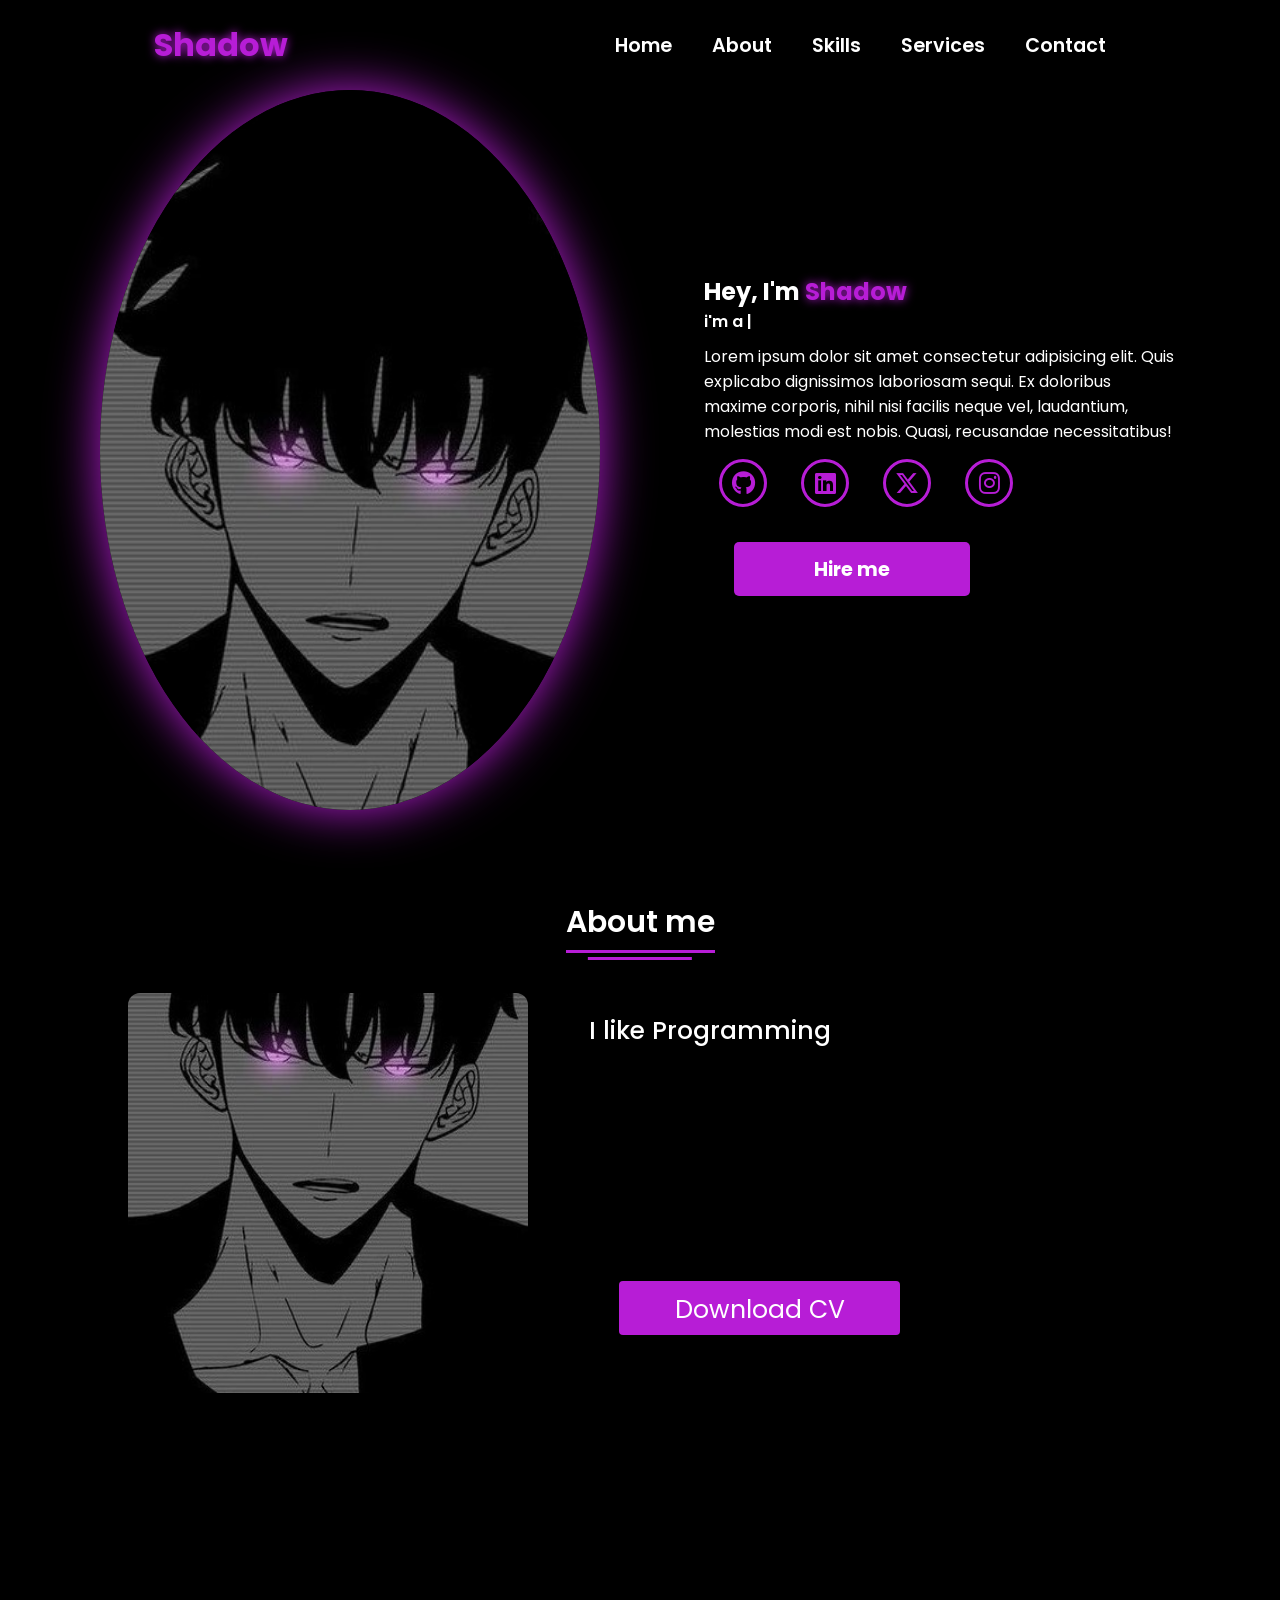
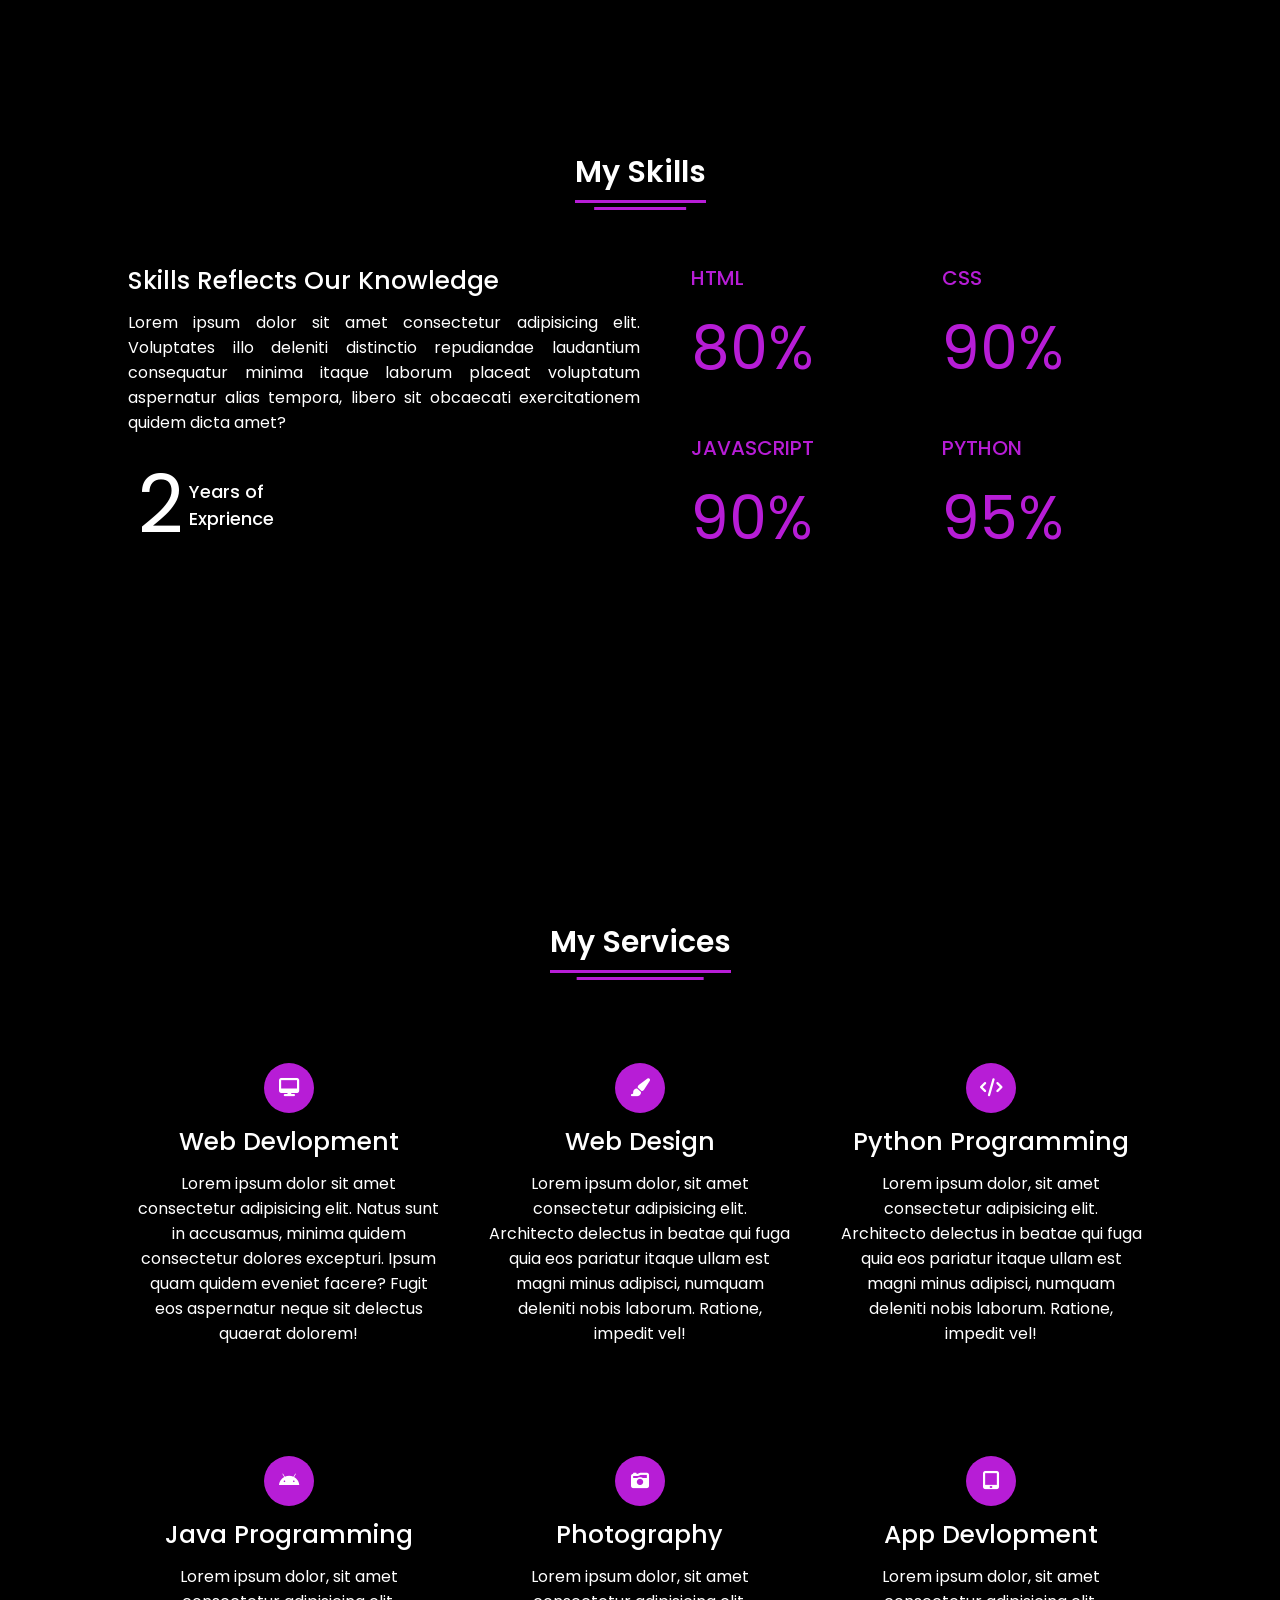
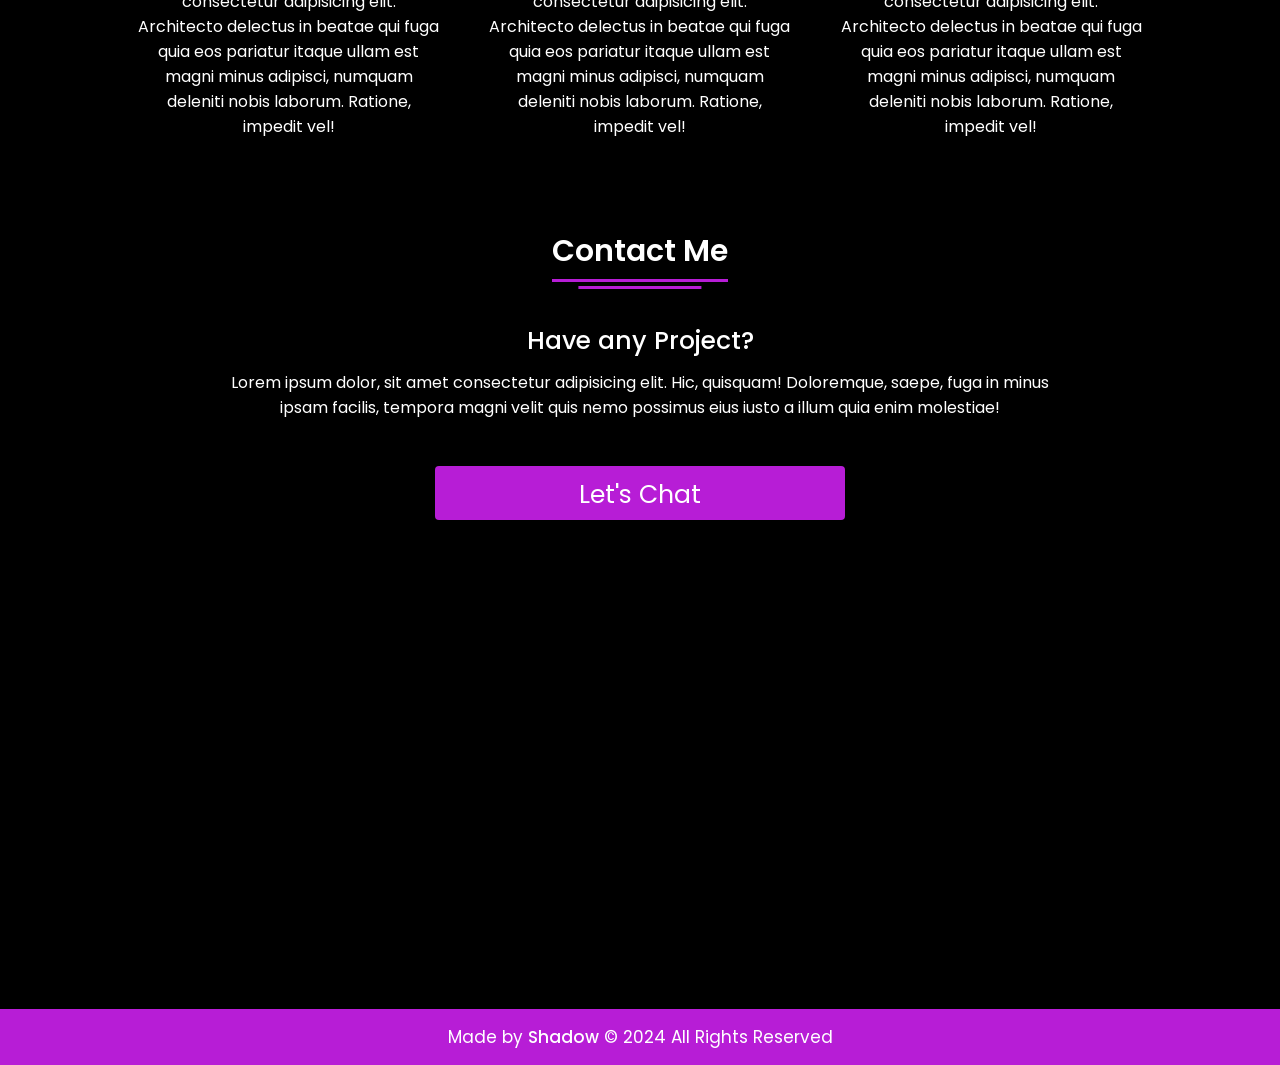
==== index.html @ 9483844e "Add files via upload" ====
<!DOCTYPE html>
<html lang="en">
  <head>
    <meta charset="UTF-8" />
    <meta name="viewport" content="width=device-width, initial-scale=1.0" />
    <link
      rel="stylesheet"
      href="https://cdnjs.cloudflare.com/ajax/libs/font-awesome/6.5.2/css/all.min.css"
    />
    <link rel="stylesheet" href="style.css" />
    <link rel="stylesheet" href="https://unpkg.com/aos@next/dist/aos.css" />
    <title>Portfolio Website</title>
  </head>
  <body>
    <nav>
      <div class="nav-container">
        <div class="logo" data-aos="zoom-in" data-aos-duration="1500">
          <span>Shadow</span>
        </div>
        <div class="links">
          <div
            class="link"
            data-aos="zoom-in"
            data-aos-duration="1500"
            data-aos-delay="100"
          >
            <a href="#">Home</a>
          </div>
          <div
            class="link"
            data-aos="zoom-in"
            data-aos-duration="1500"
            data-aos-delay="200"
          >
            <a href="#">About</a>
          </div>
          <div
            class="link"
            data-aos="zoom-in"
            data-aos-duration="1500"
            data-aos-delay="300"
          >
            <a href="#">Skills</a>
          </div>
          <div
            class="link"
            data-aos="zoom-in"
            data-aos-duration="1500"
            data-aos-delay="400"
          >
            <a href="#">Services</a>
          </div>
          <div
            class="link"
            data-aos="zoom-in"
            data-aos-duration="1500"
            data-aos-delay="500"
          >
            <a href="#">Contact</a>
          </div>
        </div>
        <i class="fa-solid fa-bars hamburg" onclick="hamburg()"></i>
      </div>
      <div class="dropdown">
        <div class="links">
          <a href="#">Home</a>
          <a href="#">About</a>
          <a href="#">Skills</a>
          <a href="#">Services</a>
          <a href="#">Contact</a>
          <i class="fa-solid fa-xmark cancel" onclick="cancel()"></i>
        </div>
      </div>
    </nav>
    <section>
      <div class="main-container">
        <div
          class="image"
          data-aos="zoom-out"
          data-aos-duration="1500"
          data-aos-delay="600"
        >
          <img src="./assets/Sung-Jin-Woo.jpeg" alt="" />
        </div>
        <div class="content">
          <h1
            data-aos="fade-left"
            data-aos-duration="1500"
            data-aos-delay="700"
          >
            Hey, I'm
            <span>Shadow</span>
          </h1>
          <div
            class="typewriter"
            data-aos="fade-right"
            data-aos-duration="1500"
            data-aos-delay="900"
          >
            i'm a
            <span class="typewriter-text"></span>
            <label for="">|</label>
          </div>
          <p
            data-aos="flip-down"
            data-aos-duration="1500"
            data-aos-delay="1100"
          >
            Lorem ipsum dolor sit amet consectetur adipisicing elit. Quis
            explicabo dignissimos laboriosam sequi. Ex doloribus maxime
            corporis, nihil nisi facilis neque vel, laudantium, molestias modi
            est nobis. Quasi, recusandae necessitatibus!
          </p>
          <div class="social-links">
            <a
              href="#"
              data-aos="fade-up"
              data-aos-duration="1500"
              data-aos-delay="1300"
              ><i class="fa-brands fa-github"></i
            ></a>
            <a
              href="#"
              data-aos="fade-up"
              data-aos-duration="1500"
              data-aos-delay="1400"
              ><i class="fa-brands fa-linkedin"></i
            ></a>
            <a
              href="#"
              data-aos="fade-up"
              data-aos-duration="1500"
              data-aos-delay="1500"
            >
              <i class="fa-brands fa-x-twitter"></i
            ></a>
            <a
              href="#"
              data-aos="fade-up"
              data-aos-duration="1500"
              data-aos-delay="1600"
              ><i class="fa-brands fa-instagram"></i
            ></a>
          </div>
          <div
            class="btn"
            data-aos="zoom-in"
            data-aos-duration="1500"
            data-aos-delay="1800"
          >
            <button>Hire me</button>
          </div>
        </div>
      </div>
    </section>

    <section class="about" id="about">
      <div class="content">
        <div class="title" data-aos="fade-up" data-aos-duration="1500">
          <span>About me</span>
        </div>
        <div class="about-details">
          <div
            class="left"
            data-aos="fade-right"
            data-aos-duration="1500"
            data-aos-delay="200"
          >
            <img src="./assets/Sung-Jin-Woo.jpeg" alt="" />
          </div>
          <div class="right">
            <div
              class="topic"
              data-aos="fade-left"
              data-aos-duration="1500"
              data-aos-delay="200"
            >
              I like Programming
            </div>
            <p
              data-aos="flip-down"
              data-aos-duration="1500"
              data-aos-delay="300"
            >
              Lorem, ipsum dolor sit amet consectetur adipisicing elit. Fugiat
              placeat enim non suscipit eveniet odit nam quam dolorem, corrupti
              nulla voluptate est ratione ut assumenda veniam provident sunt
              alias quisquam. Lorem ipsum dolor sit amet, consectetur
              adipisicing elit. Temporibus recusandae dolorum expedita sequi
              quos molestias quam vero dolorem. Sed illum cum dolor, magni
              ratione voluptatibus. Quas tempore sunt laudantium a.
            </p>
            <div
              class="button"
              data-aos="zoom-in-right"
              data-aos-duration="1500"
              data-aos-delay="400"
            >
              <button>Download CV</button>
            </div>
          </div>
        </div>
      </div>
    </section>

    <section class="skills" id="skills">
      <div class="content">
        <div class="title" data-aos="fade-up" data-aos-duration="1200">
          <span>My Skills</span>
        </div>
        <div class="skills-details">
          <div class="text">
            <div
              class="topic"
              data-aos="fade-right"
              data-aos-duration="1200"
              data-aos-delay="200"
            >
              Skills Reflects Our Knowledge
            </div>
            <p
              data-aos="fade-right"
              data-aos-duration="1200"
              data-aos-delay="400"
            >
              Lorem ipsum dolor sit amet consectetur adipisicing elit.
              Voluptates illo deleniti distinctio repudiandae laudantium
              consequatur minima itaque laborum placeat voluptatum aspernatur
              alias tempora, libero sit obcaecati exercitationem quidem dicta
              amet?
            </p>
            <div
              class="experience"
              data-aos="fade-up"
              data-aos-duration="1200"
              data-aos-delay="600"
            >
              <div class="num">2</div>
              <div class="exp">
                Years of <br />
                Exprience
              </div>
            </div>
          </div>
          <div class="boxes">
            <div class="box">
              <div
                class="topic"
                data-aos="fade-right"
                data-aos-duration="1200"
                data-aos-delay="150"
              >
                HTML
              </div>
              <div
                class="per"
                data-aos="zoom-in"
                data-aos-duration="1200"
                data-aos-delay="300"
              >
                80%
              </div>
            </div>
            <div class="box">
              <div
                class="topic"
                data-aos="fade-left"
                data-aos-duration="1200"
                data-aos-delay="150"
              >
                CSS
              </div>
              <div
                class="per"
                data-aos="zoom-in"
                data-aos-duration="1200"
                data-aos-delay="300"
              >
                90%
              </div>
            </div>
            <div class="box">
              <div
                class="topic"
                data-aos="fade-right"
                data-aos-duration="1200"
                data-aos-delay="450"
              >
                JAVASCRIPT
              </div>
              <div
                class="per"
                data-aos="zoom-in"
                data-aos-duration="1200"
                data-aos-delay="600"
              >
                90%
              </div>
            </div>
            <div class="box">
              <div
                class="topic"
                data-aos="fade-left"
                data-aos-duration="1200"
                data-aos-delay="450"
              >
                PYTHON
              </div>
              <div
                class="per"
                data-aos="zoom-in"
                data-aos-duration="1200"
                data-aos-delay="600"
              >
                95%
              </div>
            </div>
          </div>
        </div>
      </div>
    </section>

    <section class="services" id="services">
      <div class="content">
        <div class="title" data-aos="fade-up" data-aos-duration="1200">
          <span>My Services</span>
        </div>
        <div class="boxes">
          <div
            class="box"
            data-aos="fade-up"
            data-aos-duration="1200"
            data-aos-delay="200"
          >
            <div class="icon">
              <i class="fas fa-desktop"></i>
            </div>
            <div class="topic">Web Devlopment</div>
            <p>
              Lorem ipsum dolor sit amet consectetur adipisicing elit. Natus
              sunt in accusamus, minima quidem consectetur dolores excepturi.
              Ipsum quam quidem eveniet facere? Fugit eos aspernatur neque sit
              delectus quaerat dolorem!
            </p>
          </div>
          <div
            class="box"
            data-aos="fade-up"
            data-aos-duration="1500"
            data-aos-delay="400"
          >
            <div class="icon">
              <i class="fas fa-paintbrush"></i>
            </div>
            <div class="topic">Web Design</div>
            <p>
              Lorem ipsum dolor, sit amet consectetur adipisicing elit.
              Architecto delectus in beatae qui fuga quia eos pariatur itaque
              ullam est magni minus adipisci, numquam deleniti nobis laborum.
              Ratione, impedit vel!
            </p>
          </div>
          <div
            class="box"
            data-aos="fade-up"
            data-aos-duration="1500"
            data-aos-delay="300"
          >
            <div class="icon">
              <i class="fa fa-code"></i>
            </div>
            <div class="topic">Python Programming</div>
            <p>
              Lorem ipsum dolor, sit amet consectetur adipisicing elit.
              Architecto delectus in beatae qui fuga quia eos pariatur itaque
              ullam est magni minus adipisci, numquam deleniti nobis laborum.
              Ratione, impedit vel!
            </p>
          </div>
          <div
            class="box"
            data-aos="fade-up"
            data-aos-duration="1500"
            data-aos-delay="600"
          >
            <div class="icon">
              <i class="fab fa-android"></i>
            </div>
            <div class="topic">Java Programming</div>
            <p>
              Lorem ipsum dolor, sit amet consectetur adipisicing elit.
              Architecto delectus in beatae qui fuga quia eos pariatur itaque
              ullam est magni minus adipisci, numquam deleniti nobis laborum.
              Ratione, impedit vel!
            </p>
          </div>
          <div
            class="box"
            data-aos="fade-up"
            data-aos-duration="1500"
            data-aos-delay="800"
          >
            <div class="icon">
              <i class="fas fa-camera-retro"></i>
            </div>
            <div class="topic">Photography</div>
            <p>
              Lorem ipsum dolor, sit amet consectetur adipisicing elit.
              Architecto delectus in beatae qui fuga quia eos pariatur itaque
              ullam est magni minus adipisci, numquam deleniti nobis laborum.
              Ratione, impedit vel!
            </p>
          </div>
          <div
            class="box"
            data-aos="fade-up"
            data-aos-duration="1500"
            data-aos-delay="1000"
          >
            <div class="icon">
              <i class="fas fa-tablet-alt"></i>
            </div>
            <div class="topic">App Devlopment</div>
            <p>
              Lorem ipsum dolor, sit amet consectetur adipisicing elit.
              Architecto delectus in beatae qui fuga quia eos pariatur itaque
              ullam est magni minus adipisci, numquam deleniti nobis laborum.
              Ratione, impedit vel!
            </p>
          </div>
        </div>
      </div>
    </section>

    <section class="contact" id="contact">
      <div class="content">
        <div class="title" data-aos="fade-up" data-aos-duration="1500">
          <span>Contact Me</span>
        </div>
        <div class="text">
          <div
            class="topic"
            data-aos="fade-right"
            data-aos-duration="1500"
            data-aos-delay="200"
          >
            Have any Project?
          </div>
          <p>
            Lorem ipsum dolor, sit amet consectetur adipisicing elit. Hic,
            quisquam! Doloremque, saepe, fuga in minus ipsam facilis, tempora
            magni velit quis nemo possimus eius iusto a illum quia enim
            molestiae!
          </p>
          <div
            class="button"
            data-aos="zoom-in"
            data-aos-duration="1500"
            data-aos-delay="400"
          >
            <button>Let's Chat</button>
          </div>
        </div>
      </div>
    </section>

    <footer>
      <div class="text">
        <span
          >Made by
          <a href="#">Shadow</a>
          &#169; 2024 All Rights Reserved
        </span>
      </div>
    </footer>
    <script src="https://unpkg.com/aos@next/dist/aos.js"></script>
    <script>
      AOS.init({ offset: 0 });
    </script>
    <script src="script.js"></script>
  </body>
</html>
---- style.css ----
@import url("https://fonts.googleapis.com/css2?family=Poppins:wght@100;200;300;400;500;600&display=swap%27);");

* {
  margin: 0;
  padding: 0;
  box-sizing: border-box;
  text-decoration: none;
  scroll-behavior: smooth;
  font-family: "Poppins", sans-serif;
}

body {
  width: 100%;
  height: auto;
  background-color: black;
  overflow-x: hidden;
}

::-webkit-scrollbar {
  width: 10px;
}

::-webkit-scrollbar-track {
  background-color: #f1f1f1;
}

::-webkit-scrollbar-thumb {
  background-color: #b71dd6;
  border-radius: 12px;
  transition: all 0.3s ease;
}

::-webkit-scrollbar-thumb:hover {
  background-color: #b71dd6;
}

nav {
  width: 100%;
  height: 10vh;
}

.nav-container {
  width: 100%;
  height: 100%;
  display: flex;
  justify-content: space-around;
  align-items: center;
}

.logo {
  color: white;
  font-size: 2rem;
  font-weight: bold;
}

.logo span {
  color: #b71dd6;
  text-shadow: 0 0 10px #b71dd6;
}

.hamburg,
.cancel {
  cursor: pointer;
  position: absolute;
  right: 15px;
  top: 10px;
  color: white;
  opacity: 0;
  pointer-events: none;
  font-size: lamp(2.5rem, 0.5rem + 5vw, 3rem);
}

.nav-container .links {
  display: flex;
}

.nav-container .links a {
  position: relative;
  font-size: 1.2rem;
  color: white;
  margin: 0 20px;
  text-decoration: none;
  font-weight: 550;
  transition: 0.3s linear;
}

.nav-container .links a::before {
  position: absolute;
  content: "";
  bottom: -3px;
  left: 0;
  width: 0%;
  height: 3px;
  background-color: #b71dd6;
  transition: o.2s linear;
}

.nav-container .links a:hover::before {
  width: 100%;
}

.nav-container .links a:hover {
  color: #b71dd6;
}

.dropdown {
  z-index: 100;
  position: absolute;
  top: 0;
  transform: translateY(-500px);
  width: 100%;
  height: auto;
  backdrop-filter: blur(4px) brightness(40%);
  box-shadow: 0 0 20 black;
  transition: 0.2s linear;
}

.dropdown .links a {
  display: flex;
  color: white;
  text-decoration: none;
  justify-content: center;
  padding: 15px 0;
  align-items: center;
  transition: 0.2s linear;
}

.dropdown .links a:hover {
  background-color: #b71dd6;
}

section {
  width: 100%;
  min-height: 90vh;
}

section .main-container {
  display: flex;
  justify-content: space-between;
  padding-left: 100px;
  align-items: center;
}

.main-container .image {
  width: 500px;
  height: 80vh;
  border-radius: 50%;
  overflow: hidden;
  box-shadow: 0 0 50px #b71dd6;
}

.main-container .image img {
  width: 100%;
}

.main-container .image:hover {
  animation: animate 1.5s ease-in-out infinite;
}

@keyframes animater {
  0% {
    scale: 1;
  }
  50% {
    scale: 1.05;
  }
  100% {
    scale: 1;
  }
}

.main-container .content {
  color: white;
  width: 40%;
}

.main-container h1 {
  font-size: clamp(1rem, 1rem + 5vm, 1.8rem);
}

.content h1 span {
  color: #b71dd6;
  text-shadow: 0 0 10px #b71dd6;
}

.content .typewriter {
  font-size: clamp(1rem, 1rem + 5vm, 2.5rem);
  font-weight: 600;
}

.content .typewriter-text {
  color: #b71dd6;
  text-shadow: 0 0 10px #b71dd6;
}

.content p {
  font-size: clamp(0.4rem, 0.2rem + 9vm, 1rem);
  margin: 10px 0;
}

.social-links i {
  display: inline-flex;
  justify-content: center;
  align-items: center;
  width: 3rem;
  height: 3rem;
  background-color: transparent;
  border: 0.2rem solid #b71dd6;
  border-radius: 50%;
  color: #b71dd6;
  margin: 5px 15px;
  font-size: 1.5rem;
  transition: 0.2s linear;
}

.social-links i:hover {
  scale: 1.3;
  color: black;
  background-color: #b71dd6;
  filter: drop-shadow(0 0 10px #b71dd6);
}

.content button {
  width: 50%;
  height: 6vh;
  margin: 30px;
  background-color: #b71dd6;
  color: white;
  border: none;
  outline: none;
  font-size: 120%;
  font-weight: 700;
  border-radius: 5px;
  transition: 0.2s linear;
}

.content button:hover {
  scale: 1.1;
  color: #b71dd6;
  border: 2px solid #b71dd6;
  background-color: transparent;
  font-weight: 700;
  box-shadow: 0 0 40px #b71dd6;
}

section .content {
  width: 80%;
  margin: 0% auto;
  font-family: "Poppins", "sans-serif";
}

.about .about-details {
  display: flex;
  justify-content: space-between;
  align-items: center;
}

section .title {
  display: flex;
  justify-content: center;
  margin-bottom: 40px;
}

section .title span {
  color: white;
  font-size: 30px;
  font-weight: 600;
  position: relative;
  padding-bottom: 8px;
}

section .title span::before,
section .title span::after {
  content: "";
  position: absolute;
  height: 3px;
  width: 100%;
  background-color: #b71dd6;
  left: 0;
  bottom: 0;
}

section .title span::after {
  bottom: -7px;
  width: 70%;
  left: 50%;
  transform: translateX(-50%);
}

.about .about-details .left {
  width: 45%;
}

.about .left img {
  height: 400px;
  width: 400px;
  object-fit: cover;
  border-radius: 12px;
}

.about-details .right {
  width: 55%;
}

section .topic {
  color: white;
  font-size: 25px;
  font-weight: 500;
  margin-bottom: 10px;
}

.about-details .right p {
  text-align: justify;
  color: white;
}

section .button {
  margin: 16px 0;
}

section .button button {
  outline: none;
  padding: 8px 16px;
  border-radius: 4px;
  font-size: 25px;
  font-weight: 400;
  background: #b71dd6;
  color: #fff;
  border: 2px solid transparent;
  cursor: pointer;
  transition: all 0.4s ease;
}

section .button button:hover {
  border-color: #b71dd6;
  background-color: #fff;
  color: #b71dd6;
}

.skills {
  background: black;
}

.skills .content {
  padding: 40px 0;
}

.skills .skills-details {
  display: flex;
  justify-content: space-between;
  align-items: center;
}

.skills-details .text {
  width: 50%;
}

.skills-details p {
  color: white;
  text-align: justify;
}

.skills .skills-details .experience {
  display: flex;
  align-items: center;
  margin: 0 10px;
}

.skills-details .experience .num {
  color: white;
  font-size: 80px;
}
.skills-details .experience .exp {
  color: white;
  margin-left: 20px;
  font-size: 18px;
  font-weight: 500;
  margin: 0 6px;
}

.skills-details .boxes {
  width: 45%;
  display: flex;
  flex-wrap: wrap;
  justify-content: space-between;
}

.skills-details .box {
  width: calc(100% / 2 - 20px);
  margin: 20px 0;
}

.skills-details .boxes .topic {
  font-size: 20px;
  color: #b71dd6;
}

.skills-details .boxes .per {
  font-size: 60px;
  color: #b71dd6;
}

.services .boxes {
  display: flex;
  flex-wrap: wrap;
  justify-content: space-between;
}

.services .boxes .box {
  margin: 20px 0;
  width: calc(100% / 3 - 20px);
  text-align: center;
  border-radius: 12px;
  padding: 30px 10px;
  box-shadow: 0 5px 10px rgba(0, 0, 0, 0.12);
  cursor: default;
  color: white;
  transition: all 0.4 ease;
}

.services .boxes .box:hover {
  background: #b71dd6;
  color: #fff;
}

.services .boxes .icon {
  height: 50px;
  width: 50px;
  background: #b71dd6;
  border-radius: 50%;
  text-align: center;
  line-height: 50px;
  font-size: 18px;
  color: #fff;
  margin: 0 auto 10px auto;
  transition: all 0.4 ease;
}

.boxes .box:hover .icon {
  background-color: #fff;
  color: #b71dd6;
}

.services .boxes .box:hover .topic,
.services .boxes .box:hover p {
  color: white;
  transition: all 0.4 ease;
}

.services .boxes .box:hover .topic,
.services .boxes .box:hover p {
  color: #fff;
}

.content {
  background: black;
}

.contact .content {
  margin: 0 auto;
  padding: 30px 0;
}

.contact .text {
  color: white;
  width: 80%;
  text-align: center;
  margin: auto;
}

footer {
  background: #b71dd6;
  padding: 15px 0;
  text-align: center;
  font-family: "Poppins", "sans-serif";
}

footer .text span {
  font-size: 17px;
  font-weight: 400;
  color: #fff;
}

footer .text span a {
  font-weight: 500;
  color: #fff;
}

footer .text span a:hover {
  text-decoration: underline;
}

.scroll-button a {
  position: fixed;
  bottom: 20px;
  right: 20px;
  color: #fff;
  background: #b71dd6;
  padding: 7px 12px;
  font-size: 18px;
  border-radius: 6px;
  box-shadow: rgba(0, 0, 0, 0.15);
  display: none;
}

@media (max-width: 1000px) {
  .about .about-details {
    justify-content: center;
    flex-direction: column;
  }
  .about .about-details .left {
    display: flex;
    justify-content: center;
    width: 100%;
  }
  .about-details .right {
    width: 90%;
    margin: 40px 0;
  }
  .services .boxes .box {
    margin: 20px 0;
    width: calc(100% / 2- 20px);
  }
}

@media (max-width: 900px) {
  .about .left img {
    height: 350px;
    width: 350px;
  }
}

@media (max-width: 968px) {
  nav .logo {
    position: absolute;
    top: 16px;
    left: 15px;
    font-size: 1.5rem;
  }
  section .main-container {
    padding-left: 0px;
    display: flex;
    flex-direction: column;
  }
  .nav-container .links {
    display: none;
  }
  .hamburg,
  .cancel {
    opacity: 1;
    pointer-events: visible;
  }
  .main-container .content {
    margin-top: 20px;
    width: 80%;
  }
  .social-links i {
    width: 2.5rem;
    height: 2.5rem;
    font-size: 1.5rem;
  }
  .main-container .image {
    z-index: -1;
    width: 50%;
    height: 60%;
  }
  .skills .skills-details {
    align-items: center;
    justify-content: center;
    flex-direction: column;
  }
  .skills-details .text {
    width: 100%;
    margin-bottom: 50px;
  }
  .skills-details .boxes {
    justify-content: center;
    align-items: center;
    width: 100%;
  }
  .services .boxes .box {
    margin: 20px 0;
    width: 100%;
  }
  .contact .text {
    width: 100%;
  }
}

@media (max-width: 500px) {
  main-container .image {
    width: 50%;
    height: 60%;
    margin-bottom: 0px;
  }
  .main-container .content {
    width: 80%;
  }
  .main-container button {
    margin-top: 15px;
  }
  .skills-details .boxes .per {
    font-size: 50px;
    color: #b71dd6;
  }
}
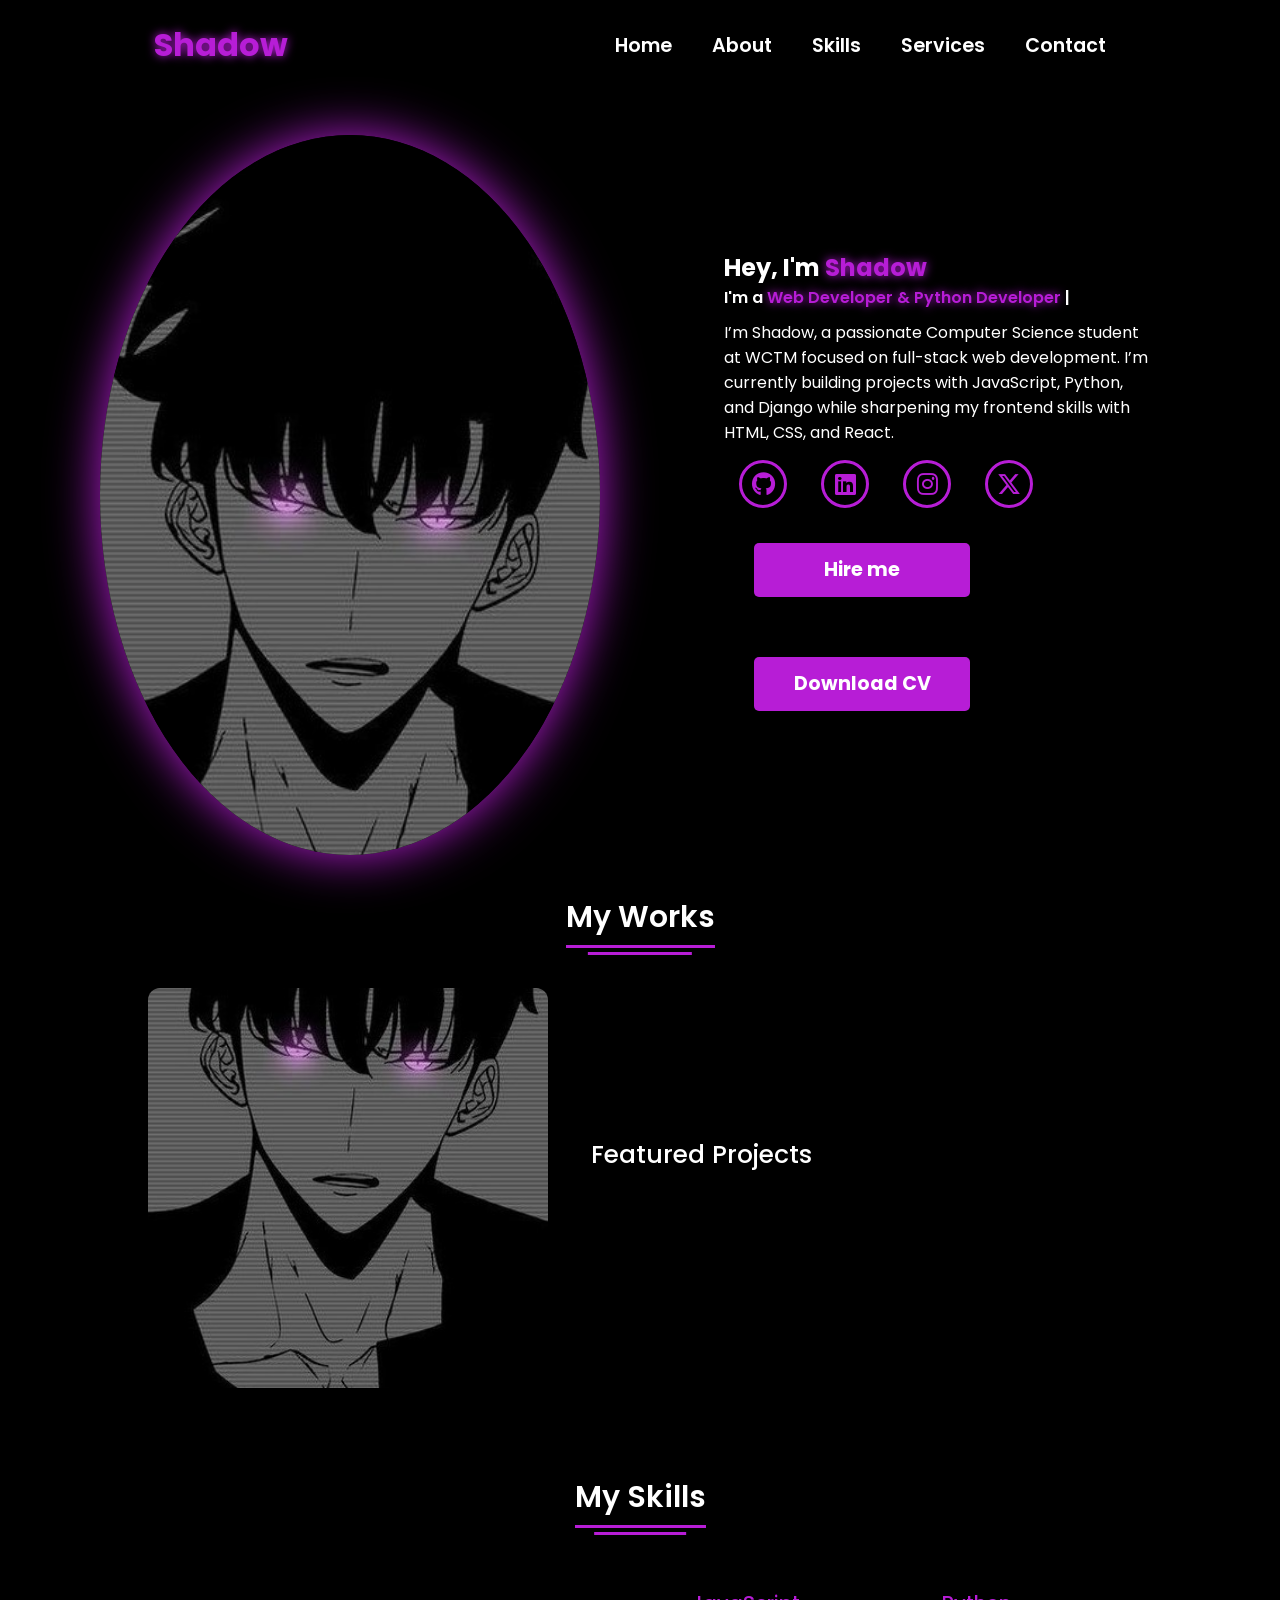
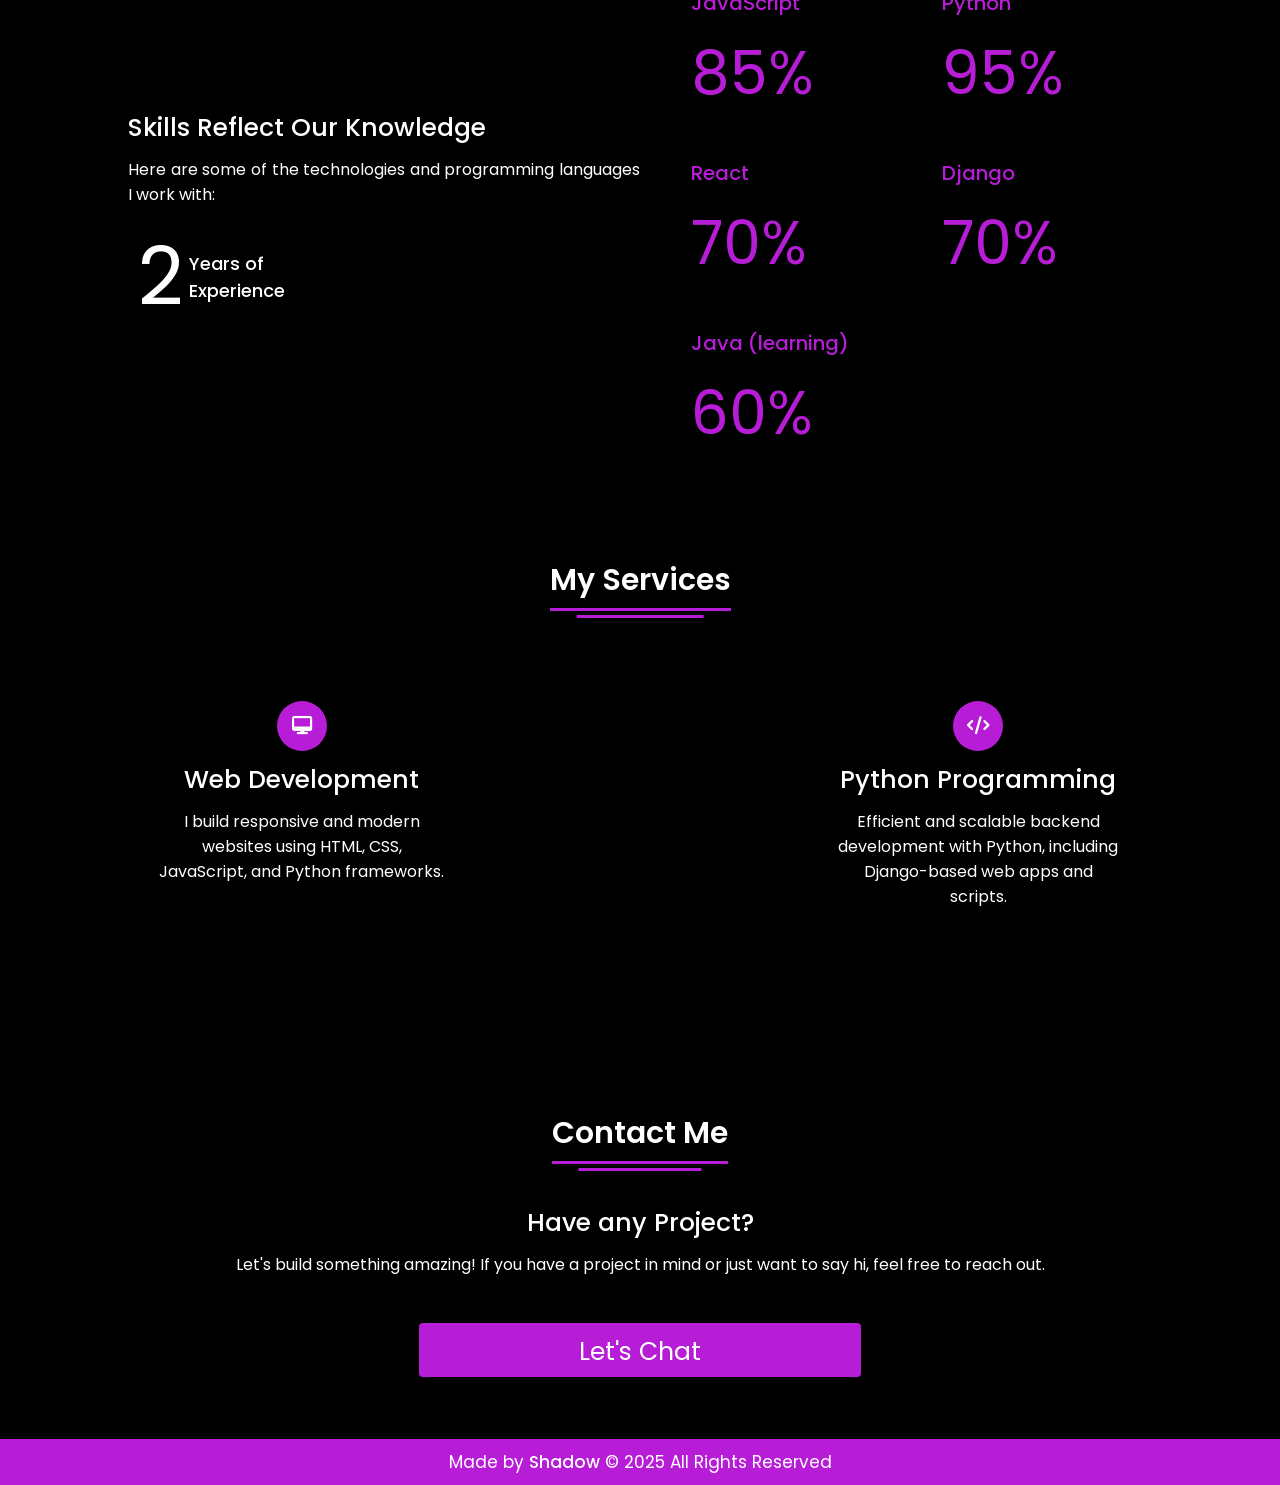
==== commit 13f8879f: "minor changes" ====
--- a/index.html
+++ b/index.html
@@ -1,482 +1,226 @@
-<!DOCTYPE html>
-<html lang="en">
-  <head>
-    <meta charset="UTF-8" />
-    <meta name="viewport" content="width=device-width, initial-scale=1.0" />
-    <link
-      rel="stylesheet"
-      href="https://cdnjs.cloudflare.com/ajax/libs/font-awesome/6.5.2/css/all.min.css"
-    />
-    <link rel="stylesheet" href="style.css" />
-    <link rel="stylesheet" href="https://unpkg.com/aos@next/dist/aos.css" />
-    <title>Portfolio Website</title>
-  </head>
-  <body>
-    <nav>
-      <div class="nav-container">
-        <div class="logo" data-aos="zoom-in" data-aos-duration="1500">
-          <span>Shadow</span>
-        </div>
-        <div class="links">
-          <div
-            class="link"
-            data-aos="zoom-in"
-            data-aos-duration="1500"
-            data-aos-delay="100"
-          >
-            <a href="#">Home</a>
-          </div>
-          <div
-            class="link"
-            data-aos="zoom-in"
-            data-aos-duration="1500"
-            data-aos-delay="200"
-          >
-            <a href="#">About</a>
-          </div>
-          <div
-            class="link"
-            data-aos="zoom-in"
-            data-aos-duration="1500"
-            data-aos-delay="300"
-          >
-            <a href="#">Skills</a>
-          </div>
-          <div
-            class="link"
-            data-aos="zoom-in"
-            data-aos-duration="1500"
-            data-aos-delay="400"
-          >
-            <a href="#">Services</a>
-          </div>
-          <div
-            class="link"
-            data-aos="zoom-in"
-            data-aos-duration="1500"
-            data-aos-delay="500"
-          >
-            <a href="#">Contact</a>
-          </div>
-        </div>
-        <i class="fa-solid fa-bars hamburg" onclick="hamburg()"></i>
-      </div>
-      <div class="dropdown">
-        <div class="links">
-          <a href="#">Home</a>
-          <a href="#">About</a>
-          <a href="#">Skills</a>
-          <a href="#">Services</a>
-          <a href="#">Contact</a>
-          <i class="fa-solid fa-xmark cancel" onclick="cancel()"></i>
-        </div>
-      </div>
-    </nav>
-    <section>
-      <div class="main-container">
-        <div
-          class="image"
-          data-aos="zoom-out"
-          data-aos-duration="1500"
-          data-aos-delay="600"
-        >
-          <img src="./assets/Sung-Jin-Woo.jpeg" alt="" />
-        </div>
-        <div class="content">
-          <h1
-            data-aos="fade-left"
-            data-aos-duration="1500"
-            data-aos-delay="700"
-          >
-            Hey, I'm
-            <span>Shadow</span>
-          </h1>
-          <div
-            class="typewriter"
-            data-aos="fade-right"
-            data-aos-duration="1500"
-            data-aos-delay="900"
-          >
-            i'm a
-            <span class="typewriter-text"></span>
-            <label for="">|</label>
-          </div>
-          <p
-            data-aos="flip-down"
-            data-aos-duration="1500"
-            data-aos-delay="1100"
-          >
-            Lorem ipsum dolor sit amet consectetur adipisicing elit. Quis
-            explicabo dignissimos laboriosam sequi. Ex doloribus maxime
-            corporis, nihil nisi facilis neque vel, laudantium, molestias modi
-            est nobis. Quasi, recusandae necessitatibus!
-          </p>
-          <div class="social-links">
-            <a
-              href="#"
-              data-aos="fade-up"
-              data-aos-duration="1500"
-              data-aos-delay="1300"
-              ><i class="fa-brands fa-github"></i
-            ></a>
-            <a
-              href="#"
-              data-aos="fade-up"
-              data-aos-duration="1500"
-              data-aos-delay="1400"
-              ><i class="fa-brands fa-linkedin"></i
-            ></a>
-            <a
-              href="#"
-              data-aos="fade-up"
-              data-aos-duration="1500"
-              data-aos-delay="1500"
-            >
-              <i class="fa-brands fa-x-twitter"></i
-            ></a>
-            <a
-              href="#"
-              data-aos="fade-up"
-              data-aos-duration="1500"
-              data-aos-delay="1600"
-              ><i class="fa-brands fa-instagram"></i
-            ></a>
-          </div>
-          <div
-            class="btn"
-            data-aos="zoom-in"
-            data-aos-duration="1500"
-            data-aos-delay="1800"
-          >
-            <button>Hire me</button>
-          </div>
-        </div>
-      </div>
-    </section>
-
-    <section class="about" id="about">
-      <div class="content">
-        <div class="title" data-aos="fade-up" data-aos-duration="1500">
-          <span>About me</span>
-        </div>
-        <div class="about-details">
-          <div
-            class="left"
-            data-aos="fade-right"
-            data-aos-duration="1500"
-            data-aos-delay="200"
-          >
-            <img src="./assets/Sung-Jin-Woo.jpeg" alt="" />
-          </div>
-          <div class="right">
-            <div
-              class="topic"
-              data-aos="fade-left"
-              data-aos-duration="1500"
-              data-aos-delay="200"
-            >
-              I like Programming
-            </div>
-            <p
-              data-aos="flip-down"
-              data-aos-duration="1500"
-              data-aos-delay="300"
-            >
-              Lorem, ipsum dolor sit amet consectetur adipisicing elit. Fugiat
-              placeat enim non suscipit eveniet odit nam quam dolorem, corrupti
-              nulla voluptate est ratione ut assumenda veniam provident sunt
-              alias quisquam. Lorem ipsum dolor sit amet, consectetur
-              adipisicing elit. Temporibus recusandae dolorum expedita sequi
-              quos molestias quam vero dolorem. Sed illum cum dolor, magni
-              ratione voluptatibus. Quas tempore sunt laudantium a.
-            </p>
-            <div
-              class="button"
-              data-aos="zoom-in-right"
-              data-aos-duration="1500"
-              data-aos-delay="400"
-            >
-              <button>Download CV</button>
-            </div>
-          </div>
-        </div>
-      </div>
-    </section>
-
-    <section class="skills" id="skills">
-      <div class="content">
-        <div class="title" data-aos="fade-up" data-aos-duration="1200">
-          <span>My Skills</span>
-        </div>
-        <div class="skills-details">
-          <div class="text">
-            <div
-              class="topic"
-              data-aos="fade-right"
-              data-aos-duration="1200"
-              data-aos-delay="200"
-            >
-              Skills Reflects Our Knowledge
-            </div>
-            <p
-              data-aos="fade-right"
-              data-aos-duration="1200"
-              data-aos-delay="400"
-            >
-              Lorem ipsum dolor sit amet consectetur adipisicing elit.
-              Voluptates illo deleniti distinctio repudiandae laudantium
-              consequatur minima itaque laborum placeat voluptatum aspernatur
-              alias tempora, libero sit obcaecati exercitationem quidem dicta
-              amet?
-            </p>
-            <div
-              class="experience"
-              data-aos="fade-up"
-              data-aos-duration="1200"
-              data-aos-delay="600"
-            >
-              <div class="num">2</div>
-              <div class="exp">
-                Years of <br />
-                Exprience
-              </div>
-            </div>
-          </div>
-          <div class="boxes">
-            <div class="box">
-              <div
-                class="topic"
-                data-aos="fade-right"
-                data-aos-duration="1200"
-                data-aos-delay="150"
-              >
-                HTML
-              </div>
-              <div
-                class="per"
-                data-aos="zoom-in"
-                data-aos-duration="1200"
-                data-aos-delay="300"
-              >
-                80%
-              </div>
-            </div>
-            <div class="box">
-              <div
-                class="topic"
-                data-aos="fade-left"
-                data-aos-duration="1200"
-                data-aos-delay="150"
-              >
-                CSS
-              </div>
-              <div
-                class="per"
-                data-aos="zoom-in"
-                data-aos-duration="1200"
-                data-aos-delay="300"
-              >
-                90%
-              </div>
-            </div>
-            <div class="box">
-              <div
-                class="topic"
-                data-aos="fade-right"
-                data-aos-duration="1200"
-                data-aos-delay="450"
-              >
-                JAVASCRIPT
-              </div>
-              <div
-                class="per"
-                data-aos="zoom-in"
-                data-aos-duration="1200"
-                data-aos-delay="600"
-              >
-                90%
-              </div>
-            </div>
-            <div class="box">
-              <div
-                class="topic"
-                data-aos="fade-left"
-                data-aos-duration="1200"
-                data-aos-delay="450"
-              >
-                PYTHON
-              </div>
-              <div
-                class="per"
-                data-aos="zoom-in"
-                data-aos-duration="1200"
-                data-aos-delay="600"
-              >
-                95%
-              </div>
-            </div>
-          </div>
-        </div>
-      </div>
-    </section>
-
-    <section class="services" id="services">
-      <div class="content">
-        <div class="title" data-aos="fade-up" data-aos-duration="1200">
-          <span>My Services</span>
-        </div>
-        <div class="boxes">
-          <div
-            class="box"
-            data-aos="fade-up"
-            data-aos-duration="1200"
-            data-aos-delay="200"
-          >
-            <div class="icon">
-              <i class="fas fa-desktop"></i>
-            </div>
-            <div class="topic">Web Devlopment</div>
-            <p>
-              Lorem ipsum dolor sit amet consectetur adipisicing elit. Natus
-              sunt in accusamus, minima quidem consectetur dolores excepturi.
-              Ipsum quam quidem eveniet facere? Fugit eos aspernatur neque sit
-              delectus quaerat dolorem!
-            </p>
-          </div>
-          <div
-            class="box"
-            data-aos="fade-up"
-            data-aos-duration="1500"
-            data-aos-delay="400"
-          >
-            <div class="icon">
-              <i class="fas fa-paintbrush"></i>
-            </div>
-            <div class="topic">Web Design</div>
-            <p>
-              Lorem ipsum dolor, sit amet consectetur adipisicing elit.
-              Architecto delectus in beatae qui fuga quia eos pariatur itaque
-              ullam est magni minus adipisci, numquam deleniti nobis laborum.
-              Ratione, impedit vel!
-            </p>
-          </div>
-          <div
-            class="box"
-            data-aos="fade-up"
-            data-aos-duration="1500"
-            data-aos-delay="300"
-          >
-            <div class="icon">
-              <i class="fa fa-code"></i>
-            </div>
-            <div class="topic">Python Programming</div>
-            <p>
-              Lorem ipsum dolor, sit amet consectetur adipisicing elit.
-              Architecto delectus in beatae qui fuga quia eos pariatur itaque
-              ullam est magni minus adipisci, numquam deleniti nobis laborum.
-              Ratione, impedit vel!
-            </p>
-          </div>
-          <div
-            class="box"
-            data-aos="fade-up"
-            data-aos-duration="1500"
-            data-aos-delay="600"
-          >
-            <div class="icon">
-              <i class="fab fa-android"></i>
-            </div>
-            <div class="topic">Java Programming</div>
-            <p>
-              Lorem ipsum dolor, sit amet consectetur adipisicing elit.
-              Architecto delectus in beatae qui fuga quia eos pariatur itaque
-              ullam est magni minus adipisci, numquam deleniti nobis laborum.
-              Ratione, impedit vel!
-            </p>
-          </div>
-          <div
-            class="box"
-            data-aos="fade-up"
-            data-aos-duration="1500"
-            data-aos-delay="800"
-          >
-            <div class="icon">
-              <i class="fas fa-camera-retro"></i>
-            </div>
-            <div class="topic">Photography</div>
-            <p>
-              Lorem ipsum dolor, sit amet consectetur adipisicing elit.
-              Architecto delectus in beatae qui fuga quia eos pariatur itaque
-              ullam est magni minus adipisci, numquam deleniti nobis laborum.
-              Ratione, impedit vel!
-            </p>
-          </div>
-          <div
-            class="box"
-            data-aos="fade-up"
-            data-aos-duration="1500"
-            data-aos-delay="1000"
-          >
-            <div class="icon">
-              <i class="fas fa-tablet-alt"></i>
-            </div>
-            <div class="topic">App Devlopment</div>
-            <p>
-              Lorem ipsum dolor, sit amet consectetur adipisicing elit.
-              Architecto delectus in beatae qui fuga quia eos pariatur itaque
-              ullam est magni minus adipisci, numquam deleniti nobis laborum.
-              Ratione, impedit vel!
-            </p>
-          </div>
-        </div>
-      </div>
-    </section>
-
-    <section class="contact" id="contact">
-      <div class="content">
-        <div class="title" data-aos="fade-up" data-aos-duration="1500">
-          <span>Contact Me</span>
-        </div>
-        <div class="text">
-          <div
-            class="topic"
-            data-aos="fade-right"
-            data-aos-duration="1500"
-            data-aos-delay="200"
-          >
-            Have any Project?
-          </div>
-          <p>
-            Lorem ipsum dolor, sit amet consectetur adipisicing elit. Hic,
-            quisquam! Doloremque, saepe, fuga in minus ipsam facilis, tempora
-            magni velit quis nemo possimus eius iusto a illum quia enim
-            molestiae!
-          </p>
-          <div
-            class="button"
-            data-aos="zoom-in"
-            data-aos-duration="1500"
-            data-aos-delay="400"
-          >
-            <button>Let's Chat</button>
-          </div>
-        </div>
-      </div>
-    </section>
-
-    <footer>
-      <div class="text">
-        <span
-          >Made by
-          <a href="#">Shadow</a>
-          &#169; 2024 All Rights Reserved
-        </span>
-      </div>
-    </footer>
-    <script src="https://unpkg.com/aos@next/dist/aos.js"></script>
-    <script>
-      AOS.init({ offset: 0 });
-    </script>
-    <script src="script.js"></script>
-  </body>
-</html>
+<!DOCTYPE html>
+<html lang="en">
+  <head>
+    <meta charset="UTF-8" />
+    <meta name="viewport" content="width=device-width, initial-scale=1.0" />
+    <link
+      rel="stylesheet"
+      href="https://cdnjs.cloudflare.com/ajax/libs/font-awesome/6.5.2/css/all.min.css"
+    />
+    <link rel="stylesheet" href="style.css" />
+    <link rel="stylesheet" href="https://unpkg.com/aos@next/dist/aos.css" />
+    <title>Shadow | Portfolio</title>
+  </head>
+  <body>
+    <nav>
+      <div class="nav-container">
+        <div class="logo" data-aos="zoom-in" data-aos-duration="1500">
+          <span>Shadow</span>
+        </div>
+        <div class="links">
+          <div class="link" data-aos="zoom-in" data-aos-duration="1500" data-aos-delay="100">
+            <a href="#">Home</a>
+          </div>
+          <div class="link" data-aos="zoom-in" data-aos-duration="1500" data-aos-delay="200">
+            <a href="#about">About</a>
+          </div>
+          <div class="link" data-aos="zoom-in" data-aos-duration="1500" data-aos-delay="300">
+            <a href="#skills">Skills</a>
+          </div>
+          <div class="link" data-aos="zoom-in" data-aos-duration="1500" data-aos-delay="400">
+            <a href="#services">Services</a>
+          </div>
+          <div class="link" data-aos="zoom-in" data-aos-duration="1500" data-aos-delay="500">
+            <a href="#contact">Contact</a>
+          </div>
+        </div>
+        <i class="fa-solid fa-bars hamburg" onclick="hamburg()"></i>
+      </div>
+      <div class="dropdown">
+        <div class="links">
+          <a href="#">Home</a>
+          <a href="#about">About</a>
+          <a href="#skills">Skills</a>
+          <a href="#services">Services</a>
+          <a href="#contact">Contact</a>
+          <i class="fa-solid fa-xmark cancel" onclick="cancel()"></i>
+        </div>
+      </div>
+    </nav>
+
+    <section class="hero-section">
+        <div class="main-container">
+          <div class="image" data-aos="zoom-out" data-aos-duration="1500" data-aos-delay="600">
+            <img src="./assets/Sung-Jin-Woo.jpeg" alt="Shadow profile" />
+          </div>
+          <div class="content">
+            <h1 data-aos="fade-left" data-aos-duration="1500" data-aos-delay="700">
+              Hey, I'm <span>Shadow</span>
+            </h1>
+            <div class="typewriter" data-aos="fade-right" data-aos-duration="1500" data-aos-delay="900">
+              I'm a <span class="typewriter-text">Web Developer & Python Developer</span>
+              <label>|</label>
+            </div>
+            <p data-aos="flip-down" data-aos-duration="1500" data-aos-delay="1100">
+              I’m Shadow, a passionate Computer Science student at WCTM focused on full-stack web development.
+              I’m currently building projects with JavaScript, Python, and Django while sharpening my frontend
+              skills with HTML, CSS, and React.
+            </p>
+
+            <div class="social-links">
+                <a href="https://github.com/the-last-monarch" target="_blank" data-aos="fade-up" data-aos-duration="1500" data-aos-delay="1300">
+                  <i class="fa-brands fa-github" id="githubLogo"></i>
+                </a>
+                <a href="https://www.linkedin.com/in/narpender-grewal-96752b342?utm_source=share&utm_campaign=share_via&utm_content=profile&utm_medium=android_app" target="_blank" data-aos="fade-up" data-aos-duration="1500" data-aos-delay="1400">
+                  <i class="fa-brands fa-linkedin" id="linkedinLogo"></i>
+                </a>
+                <a href="https://www.instagram.com/" target="_blank" data-aos="fade-up" data-aos-duration="1500" data-aos-delay="1500">
+                  <i class="fa-brands fa-instagram" id="instagramLogo"></i>
+                </a>
+                <a href="https://twitter.com/" target="_blank" data-aos="fade-up" data-aos-duration="1500" data-aos-delay="1600">
+                  <i class="fa-brands fa-x-twitter" id="twitterLogo"></i>
+                </a>
+              </div>
+              
+            <div class="btn" data-aos="zoom-in" data-aos-duration="1500" data-aos-delay="1800">
+              <a href="https://www.linkedin.com/in/narpender-grewal-96752b342?utm_source=share&utm_campaign=share_via&utm_content=profile&utm_medium=android_app" target="_blank" data-aos="fade-up" data-aos-duration="1500" data-aos-delay="1400">
+              <button>Hire me</button>
+              </a>
+              <a href="assets/narpender-cv.png" download="narpender-cv.png">
+              <button>Download CV</button>
+            </a>
+            </div>
+          </div>
+        </div>
+      </section>
+      
+      <section class="about" id="about">
+        <div class="content">
+          <div class="title" data-aos="fade-up" data-aos-duration="1500">
+            <span>My Works</span>
+          </div>
+          <div class="about-details">
+            <div class="left" data-aos="fade-right" data-aos-duration="1500" data-aos-delay="200">
+              <img src="./assets/Sung-Jin-Woo.jpeg" alt="My Works" />
+            </div>
+            <div class="right">
+              <div class="topic" data-aos="fade-left" data-aos-duration="1500" data-aos-delay="200">
+                Featured Projects
+              </div>
+              <ul data-aos="flip-down" data-aos-duration="1500" data-aos-delay="300" style="color: white; font-size: 1.1rem; line-height: 1.8;">
+                <li><strong>To-Do List</strong> – <a href="#">[Add Link Here]</a></li>
+                <li><strong>Notepad App</strong> – <a href="#">[Add Link Here]</a></li>
+              </ul>
+            </div>
+          </div>
+        </div>
+      </section>
+
+    <section class="skills" id="skills">
+      <div class="content">
+        <div class="title" data-aos="fade-up" data-aos-duration="1200">
+          <span>My Skills</span>
+        </div>
+        <div class="skills-details">
+          <div class="text">
+            <div class="topic" data-aos="fade-right" data-aos-duration="1200" data-aos-delay="200">
+              Skills Reflect Our Knowledge
+            </div>
+            <p data-aos="fade-right" data-aos-duration="1200" data-aos-delay="400">
+              Here are some of the technologies and programming languages I work with:
+            </p>
+            <div class="experience" data-aos="fade-up" data-aos-duration="1200" data-aos-delay="600">
+              <div class="num">2</div>
+              <div class="exp">Years of <br /> Experience</div>
+            </div>
+          </div>
+          <div class="boxes">
+            <!-- <div class="box">
+              <div class="topic">HTML</div>
+              <div class="per">90%</div>
+            </div>
+            <div class="box">
+              <div class="topic">CSS</div>
+              <div class="per">90%</div>
+            </div> -->
+            <div class="box">
+              <div class="topic">JavaScript</div>
+              <div class="per">85%</div>
+            </div>
+            <div class="box">
+              <div class="topic">Python</div>
+              <div class="per">95%</div>
+            </div>
+            <div class="box">
+              <div class="topic">React</div>
+              <div class="per">70%</div>
+            </div>
+            <div class="box">
+              <div class="topic">Django</div>
+              <div class="per">70%</div>
+            </div>
+            <div class="box">
+              <div class="topic">Java (learning)</div>
+              <div class="per">60%</div>
+            </div>
+          </div>
+        </div>
+      </div>
+    </section>
+
+    <section class="services" id="services">
+      <div class="content">
+        <div class="title" data-aos="fade-up" data-aos-duration="1200">
+          <span>My Services</span>
+        </div>
+        <div class="boxes">
+          <div class="box" data-aos="fade-up" data-aos-duration="1200" data-aos-delay="200">
+            <div class="icon"><i class="fas fa-desktop"></i></div>
+            <div class="topic">Web Development</div>
+            <p>I build responsive and modern websites using HTML, CSS, JavaScript, and Python frameworks.</p>
+          </div>
+          <div class="box" data-aos="fade-up" data-aos-duration="1500" data-aos-delay="400">
+            <div class="icon"><i class="fa fa-code"></i></div>
+            <div class="topic">Python Programming</div>
+            <p>Efficient and scalable backend development with Python, including Django-based web apps and scripts.</p>
+          </div>
+        </div>
+      </div>
+    </section>
+
+    <section class="contact" id="contact">
+      <div class="content">
+        <div class="title" data-aos="fade-up" data-aos-duration="1500">
+          <span>Contact Me</span>
+        </div>
+        <div class="text">
+          <div class="topic" data-aos="fade-right" data-aos-duration="1500" data-aos-delay="200">
+            Have any Project?
+          </div>
+          <p>
+            Let's build something amazing! If you have a project in mind or just want to say hi, feel free to reach out.
+          </p>
+          <a href="mailto:narpendergrewal123@gmail.com">
+          <div class="button" data-aos="zoom-in" data-aos-duration="1500" data-aos-delay="400">
+            <button>Let's Chat</button>
+          </div>
+          </a>
+        </div>
+      </div>
+    </section>
+
+    <footer>
+      <div class="text">
+        <span>
+          Made by <a href="https://github.com/the-last-monarch" target="_blank">Shadow</a>
+          &#169; 2025 All Rights Reserved
+        </span>
+      </div>
+    </footer>
+    <script src="https://unpkg.com/aos@next/dist/aos.js"></script>
+    <script>
+      AOS.init({ offset: 0 });
+    </script>
+    <script src="script.js"></script>
+  </body>
+</html>
--- a/style.css
+++ b/style.css
@@ -1,606 +1,686 @@
-@import url("https://fonts.googleapis.com/css2?family=Poppins:wght@100;200;300;400;500;600&display=swap%27);");
-
-* {
-  margin: 0;
-  padding: 0;
-  box-sizing: border-box;
-  text-decoration: none;
-  scroll-behavior: smooth;
-  font-family: "Poppins", sans-serif;
-}
-
-body {
-  width: 100%;
-  height: auto;
-  background-color: black;
-  overflow-x: hidden;
-}
-
-::-webkit-scrollbar {
-  width: 10px;
-}
-
-::-webkit-scrollbar-track {
-  background-color: #f1f1f1;
-}
-
-::-webkit-scrollbar-thumb {
-  background-color: #b71dd6;
-  border-radius: 12px;
-  transition: all 0.3s ease;
-}
-
-::-webkit-scrollbar-thumb:hover {
-  background-color: #b71dd6;
-}
-
-nav {
-  width: 100%;
-  height: 10vh;
-}
-
-.nav-container {
-  width: 100%;
-  height: 100%;
-  display: flex;
-  justify-content: space-around;
-  align-items: center;
-}
-
-.logo {
-  color: white;
-  font-size: 2rem;
-  font-weight: bold;
-}
-
-.logo span {
-  color: #b71dd6;
-  text-shadow: 0 0 10px #b71dd6;
-}
-
-.hamburg,
-.cancel {
-  cursor: pointer;
-  position: absolute;
-  right: 15px;
-  top: 10px;
-  color: white;
-  opacity: 0;
-  pointer-events: none;
-  font-size: lamp(2.5rem, 0.5rem + 5vw, 3rem);
-}
-
-.nav-container .links {
-  display: flex;
-}
-
-.nav-container .links a {
-  position: relative;
-  font-size: 1.2rem;
-  color: white;
-  margin: 0 20px;
-  text-decoration: none;
-  font-weight: 550;
-  transition: 0.3s linear;
-}
-
-.nav-container .links a::before {
-  position: absolute;
-  content: "";
-  bottom: -3px;
-  left: 0;
-  width: 0%;
-  height: 3px;
-  background-color: #b71dd6;
-  transition: o.2s linear;
-}
-
-.nav-container .links a:hover::before {
-  width: 100%;
-}
-
-.nav-container .links a:hover {
-  color: #b71dd6;
-}
-
-.dropdown {
-  z-index: 100;
-  position: absolute;
-  top: 0;
-  transform: translateY(-500px);
-  width: 100%;
-  height: auto;
-  backdrop-filter: blur(4px) brightness(40%);
-  box-shadow: 0 0 20 black;
-  transition: 0.2s linear;
-}
-
-.dropdown .links a {
-  display: flex;
-  color: white;
-  text-decoration: none;
-  justify-content: center;
-  padding: 15px 0;
-  align-items: center;
-  transition: 0.2s linear;
-}
-
-.dropdown .links a:hover {
-  background-color: #b71dd6;
-}
-
-section {
-  width: 100%;
-  min-height: 90vh;
-}
-
-section .main-container {
-  display: flex;
-  justify-content: space-between;
-  padding-left: 100px;
-  align-items: center;
-}
-
-.main-container .image {
-  width: 500px;
-  height: 80vh;
-  border-radius: 50%;
-  overflow: hidden;
-  box-shadow: 0 0 50px #b71dd6;
-}
-
-.main-container .image img {
-  width: 100%;
-}
-
-.main-container .image:hover {
-  animation: animate 1.5s ease-in-out infinite;
-}
-
-@keyframes animater {
-  0% {
-    scale: 1;
-  }
-  50% {
-    scale: 1.05;
-  }
-  100% {
-    scale: 1;
-  }
-}
-
-.main-container .content {
-  color: white;
-  width: 40%;
-}
-
-.main-container h1 {
-  font-size: clamp(1rem, 1rem + 5vm, 1.8rem);
-}
-
-.content h1 span {
-  color: #b71dd6;
-  text-shadow: 0 0 10px #b71dd6;
-}
-
-.content .typewriter {
-  font-size: clamp(1rem, 1rem + 5vm, 2.5rem);
-  font-weight: 600;
-}
-
-.content .typewriter-text {
-  color: #b71dd6;
-  text-shadow: 0 0 10px #b71dd6;
-}
-
-.content p {
-  font-size: clamp(0.4rem, 0.2rem + 9vm, 1rem);
-  margin: 10px 0;
-}
-
-.social-links i {
-  display: inline-flex;
-  justify-content: center;
-  align-items: center;
-  width: 3rem;
-  height: 3rem;
-  background-color: transparent;
-  border: 0.2rem solid #b71dd6;
-  border-radius: 50%;
-  color: #b71dd6;
-  margin: 5px 15px;
-  font-size: 1.5rem;
-  transition: 0.2s linear;
-}
-
-.social-links i:hover {
-  scale: 1.3;
-  color: black;
-  background-color: #b71dd6;
-  filter: drop-shadow(0 0 10px #b71dd6);
-}
-
-.content button {
-  width: 50%;
-  height: 6vh;
-  margin: 30px;
-  background-color: #b71dd6;
-  color: white;
-  border: none;
-  outline: none;
-  font-size: 120%;
-  font-weight: 700;
-  border-radius: 5px;
-  transition: 0.2s linear;
-}
-
-.content button:hover {
-  scale: 1.1;
-  color: #b71dd6;
-  border: 2px solid #b71dd6;
-  background-color: transparent;
-  font-weight: 700;
-  box-shadow: 0 0 40px #b71dd6;
-}
-
-section .content {
-  width: 80%;
-  margin: 0% auto;
-  font-family: "Poppins", "sans-serif";
-}
-
-.about .about-details {
-  display: flex;
-  justify-content: space-between;
-  align-items: center;
-}
-
-section .title {
-  display: flex;
-  justify-content: center;
-  margin-bottom: 40px;
-}
-
-section .title span {
-  color: white;
-  font-size: 30px;
-  font-weight: 600;
-  position: relative;
-  padding-bottom: 8px;
-}
-
-section .title span::before,
-section .title span::after {
-  content: "";
-  position: absolute;
-  height: 3px;
-  width: 100%;
-  background-color: #b71dd6;
-  left: 0;
-  bottom: 0;
-}
-
-section .title span::after {
-  bottom: -7px;
-  width: 70%;
-  left: 50%;
-  transform: translateX(-50%);
-}
-
-.about .about-details .left {
-  width: 45%;
-}
-
-.about .left img {
-  height: 400px;
-  width: 400px;
-  object-fit: cover;
-  border-radius: 12px;
-}
-
-.about-details .right {
-  width: 55%;
-}
-
-section .topic {
-  color: white;
-  font-size: 25px;
-  font-weight: 500;
-  margin-bottom: 10px;
-}
-
-.about-details .right p {
-  text-align: justify;
-  color: white;
-}
-
-section .button {
-  margin: 16px 0;
-}
-
-section .button button {
-  outline: none;
-  padding: 8px 16px;
-  border-radius: 4px;
-  font-size: 25px;
-  font-weight: 400;
-  background: #b71dd6;
-  color: #fff;
-  border: 2px solid transparent;
-  cursor: pointer;
-  transition: all 0.4s ease;
-}
-
-section .button button:hover {
-  border-color: #b71dd6;
-  background-color: #fff;
-  color: #b71dd6;
-}
-
-.skills {
-  background: black;
-}
-
-.skills .content {
-  padding: 40px 0;
-}
-
-.skills .skills-details {
-  display: flex;
-  justify-content: space-between;
-  align-items: center;
-}
-
-.skills-details .text {
-  width: 50%;
-}
-
-.skills-details p {
-  color: white;
-  text-align: justify;
-}
-
-.skills .skills-details .experience {
-  display: flex;
-  align-items: center;
-  margin: 0 10px;
-}
-
-.skills-details .experience .num {
-  color: white;
-  font-size: 80px;
-}
-.skills-details .experience .exp {
-  color: white;
-  margin-left: 20px;
-  font-size: 18px;
-  font-weight: 500;
-  margin: 0 6px;
-}
-
-.skills-details .boxes {
-  width: 45%;
-  display: flex;
-  flex-wrap: wrap;
-  justify-content: space-between;
-}
-
-.skills-details .box {
-  width: calc(100% / 2 - 20px);
-  margin: 20px 0;
-}
-
-.skills-details .boxes .topic {
-  font-size: 20px;
-  color: #b71dd6;
-}
-
-.skills-details .boxes .per {
-  font-size: 60px;
-  color: #b71dd6;
-}
-
-.services .boxes {
-  display: flex;
-  flex-wrap: wrap;
-  justify-content: space-between;
-}
-
-.services .boxes .box {
-  margin: 20px 0;
-  width: calc(100% / 3 - 20px);
-  text-align: center;
-  border-radius: 12px;
-  padding: 30px 10px;
-  box-shadow: 0 5px 10px rgba(0, 0, 0, 0.12);
-  cursor: default;
-  color: white;
-  transition: all 0.4 ease;
-}
-
-.services .boxes .box:hover {
-  background: #b71dd6;
-  color: #fff;
-}
-
-.services .boxes .icon {
-  height: 50px;
-  width: 50px;
-  background: #b71dd6;
-  border-radius: 50%;
-  text-align: center;
-  line-height: 50px;
-  font-size: 18px;
-  color: #fff;
-  margin: 0 auto 10px auto;
-  transition: all 0.4 ease;
-}
-
-.boxes .box:hover .icon {
-  background-color: #fff;
-  color: #b71dd6;
-}
-
-.services .boxes .box:hover .topic,
-.services .boxes .box:hover p {
-  color: white;
-  transition: all 0.4 ease;
-}
-
-.services .boxes .box:hover .topic,
-.services .boxes .box:hover p {
-  color: #fff;
-}
-
-.content {
-  background: black;
-}
-
-.contact .content {
-  margin: 0 auto;
-  padding: 30px 0;
-}
-
-.contact .text {
-  color: white;
-  width: 80%;
-  text-align: center;
-  margin: auto;
-}
-
-footer {
-  background: #b71dd6;
-  padding: 15px 0;
-  text-align: center;
-  font-family: "Poppins", "sans-serif";
-}
-
-footer .text span {
-  font-size: 17px;
-  font-weight: 400;
-  color: #fff;
-}
-
-footer .text span a {
-  font-weight: 500;
-  color: #fff;
-}
-
-footer .text span a:hover {
-  text-decoration: underline;
-}
-
-.scroll-button a {
-  position: fixed;
-  bottom: 20px;
-  right: 20px;
-  color: #fff;
-  background: #b71dd6;
-  padding: 7px 12px;
-  font-size: 18px;
-  border-radius: 6px;
-  box-shadow: rgba(0, 0, 0, 0.15);
-  display: none;
-}
-
-@media (max-width: 1000px) {
-  .about .about-details {
-    justify-content: center;
-    flex-direction: column;
-  }
-  .about .about-details .left {
-    display: flex;
-    justify-content: center;
-    width: 100%;
-  }
-  .about-details .right {
-    width: 90%;
-    margin: 40px 0;
-  }
-  .services .boxes .box {
-    margin: 20px 0;
-    width: calc(100% / 2- 20px);
-  }
-}
-
-@media (max-width: 900px) {
-  .about .left img {
-    height: 350px;
-    width: 350px;
-  }
-}
-
-@media (max-width: 968px) {
-  nav .logo {
-    position: absolute;
-    top: 16px;
-    left: 15px;
-    font-size: 1.5rem;
-  }
-  section .main-container {
-    padding-left: 0px;
-    display: flex;
-    flex-direction: column;
-  }
-  .nav-container .links {
-    display: none;
-  }
-  .hamburg,
-  .cancel {
-    opacity: 1;
-    pointer-events: visible;
-  }
-  .main-container .content {
-    margin-top: 20px;
-    width: 80%;
-  }
-  .social-links i {
-    width: 2.5rem;
-    height: 2.5rem;
-    font-size: 1.5rem;
-  }
-  .main-container .image {
-    z-index: -1;
-    width: 50%;
-    height: 60%;
-  }
-  .skills .skills-details {
-    align-items: center;
-    justify-content: center;
-    flex-direction: column;
-  }
-  .skills-details .text {
-    width: 100%;
-    margin-bottom: 50px;
-  }
-  .skills-details .boxes {
-    justify-content: center;
-    align-items: center;
-    width: 100%;
-  }
-  .services .boxes .box {
-    margin: 20px 0;
-    width: 100%;
-  }
-  .contact .text {
-    width: 100%;
-  }
-}
-
-@media (max-width: 500px) {
-  main-container .image {
-    width: 50%;
-    height: 60%;
-    margin-bottom: 0px;
-  }
-  .main-container .content {
-    width: 80%;
-  }
-  .main-container button {
-    margin-top: 15px;
-  }
-  .skills-details .boxes .per {
-    font-size: 50px;
-    color: #b71dd6;
-  }
-}
+@import url("https://fonts.googleapis.com/css2?family=Poppins:wght@100;200;300;400;500;600&display=swap%27);");
+
+* {
+  margin: 0;
+  padding: 0;
+  box-sizing: border-box;
+  text-decoration: none;
+  scroll-behavior: smooth;
+  font-family: "Poppins", sans-serif;
+}
+
+body {
+  width: 100%;
+  height: auto;
+  background-color: black;
+  overflow-x: hidden;
+}
+
+::-webkit-scrollbar {
+  width: 10px;
+}
+
+::-webkit-scrollbar-track {
+  background-color: #f1f1f1;
+}
+
+::-webkit-scrollbar-thumb {
+  background-color: #b71dd6;
+  border-radius: 12px;
+  transition: all 0.3s ease;
+}
+
+::-webkit-scrollbar-thumb:hover {
+  background-color: #b71dd6;
+}
+
+/* nav {
+  width: 100%;
+  height: 10vh;
+}
+
+.nav-container {
+  width: 100%;
+  height: 100%;
+  display: flex;
+  justify-content: space-around;
+  align-items: center;
+} */
+
+nav {
+  width: 100%;
+  height: 10vh;
+  position: fixed;
+  top: 0;
+  left: 0;
+  background-color: rgba(0, 0, 0, 0.7); 
+  transition: transform 0.3s ease; 
+}
+
+.nav-container {
+  width: 100%;
+  height: 100%;
+  display: flex;
+  justify-content: space-around;
+  align-items: center;
+}
+
+.logo {
+  color: white;
+  font-size: 2rem;
+  font-weight: bold;
+}
+
+.logo span {
+  color: #b71dd6;
+  text-shadow: 0 0 10px #b71dd6;
+}
+
+.hamburg,
+.cancel {
+  cursor: pointer;
+  position: absolute;
+  right: 15px;
+  top: 10px;
+  color: white;
+  opacity: 0;
+  pointer-events: none;
+  font-size: lamp(2.5rem, 0.5rem + 5vw, 3rem);
+}
+
+/* .nav-container .links {
+  display: flex;
+} */
+
+/* 
+.nav-container .links a {
+  position: relative;
+  font-size: 1.2rem;
+  color: white;
+  margin: 0 20px;
+  text-decoration: none;
+  font-weight: 550;
+  transition: 0.3s linear;
+} */
+
+.nav-container .links {
+  display: flex;
+}
+
+.nav-container .links a {
+  position: relative;
+  font-size: 1.2rem;
+  color: white;
+  margin: 0 20px;
+  text-decoration: none;
+  font-weight: 550;
+  transition: 0.3s linear;
+}
+
+.navbar-hide {
+  transform: translateY(-100%);
+}
+
+.navbar-show {
+  transform: translateY(0);
+}
+
+.nav-container .links a::before {
+  position: absolute;
+  content: "";
+  bottom: -3px;
+  left: 0;
+  width: 0%;
+  height: 3px;
+  background-color: #b71dd6;
+  transition: o.2s linear;
+}
+
+.nav-container .links a:hover::before {
+  width: 100%;
+}
+
+.nav-container .links a:hover {
+  color: #b71dd6;
+}
+
+.dropdown {
+  z-index: 100;
+  position: absolute;
+  top: 0;
+  transform: translateY(-500px);
+  width: 100%;
+  height: auto;
+  backdrop-filter: blur(4px) brightness(40%);
+  box-shadow: 0 0 20 black;
+  transition: 0.2s linear;
+}
+
+.dropdown .links a {
+  display: flex;
+  color: white;
+  text-decoration: none;
+  justify-content: center;
+  padding: 15px 0;
+  align-items: center;
+  transition: 0.2s linear;
+}
+
+.dropdown .links a:hover {
+  background-color: #b71dd6;
+}
+
+.hero-section {
+  padding-top: 15vh
+}
+
+section {
+  width: 100%;
+  min-height: 50vh;
+}
+
+section .main-container {
+  display: flex;
+  justify-content: space-between;
+  padding-left: 100px;
+  align-items: center;
+}
+
+.main-container .image {
+  width: 500px;
+  height: 80vh;
+  border-radius: 50%;
+  overflow: hidden;
+  box-shadow: 0 0 50px #b71dd6;
+}
+
+.main-container .image img {
+  width: 100%;
+}
+
+.main-container .image:hover {
+  animation: animate 1.5s ease-in-out infinite;
+}
+
+@keyframes animate {
+  0% {
+    scale: 1;
+  }
+  50% {
+    scale: 1.05;
+  }
+  100% {
+    scale: 1;
+  }
+}
+
+.main-container .content {
+  color: white;
+  width: 40%;
+}
+
+.main-container h1 {
+  font-size: clamp(1rem, 1rem + 5vm, 1.8rem);
+}
+
+.content h1 span {
+  color: #b71dd6;
+  text-shadow: 0 0 10px #b71dd6;
+}
+
+.content .typewriter {
+  font-size: clamp(1rem, 1rem + 5vm, 2.5rem);
+  font-weight: 600;
+}
+
+.content .typewriter-text {
+  color: #b71dd6;
+  text-shadow: 0 0 10px #b71dd6;
+}
+
+.content p {
+  font-size: clamp(0.4rem, 0.2rem + 9vm, 1rem);
+  margin: 10px 0;
+}
+
+.social-links i {
+  display: inline-flex;
+  justify-content: center;
+  align-items: center;
+  width: 3rem;
+  height: 3rem;
+  background-color: transparent;
+  border: 0.2rem solid #b71dd6;
+  border-radius: 50%;
+  color: #b71dd6;
+  margin: 5px 15px;
+  font-size: 1.5rem;
+  transition: 0.2s linear;
+}
+
+.social-links i:hover {
+  scale: 1.3;
+  color: black;
+  background-color: #b71dd6;
+  filter: drop-shadow(0 0 10px #b71dd6);
+}
+
+.content button {
+  width: 50%;
+  height: 6vh;
+  margin: 30px;
+  background-color: #b71dd6;
+  color: white;
+  border: none;
+  outline: none;
+  font-size: 120%;
+  font-weight: 700;
+  border-radius: 5px;
+  transition: 0.2s linear;
+}
+
+.content button:hover {
+  scale: 1.1;
+  color: #b71dd6;
+  border: 2px solid #b71dd6;
+  background-color: transparent;
+  font-weight: 700;
+  box-shadow: 0 0 40px #b71dd6;
+}
+
+section .content {
+  width: 80%;
+  margin: 0% auto;
+  font-family: "Poppins", "sans-serif";
+}
+
+.about .about-details {
+  display: flex;
+  justify-content: space-between;
+  align-items: center;
+}
+
+section .title {
+  display: flex;
+  justify-content: center;
+  margin-bottom: 40px;
+}
+
+section .title span {
+  color: white;
+  font-size: 30px;
+  font-weight: 600;
+  position: relative;
+  padding-bottom: 8px;
+}
+
+section .title span::before,
+section .title span::after {
+  content: "";
+  position: absolute;
+  height: 3px;
+  width: 100%;
+  background-color: #b71dd6;
+  left: 0;
+  bottom: 0;
+}
+
+section .title span::after {
+  bottom: -7px;
+  width: 70%;
+  left: 50%;
+  transform: translateX(-50%);
+}
+
+.about .about-details .left {
+  width: 45%;
+}
+
+.about .left img {
+  height: 400px;
+  width: 400px;
+  object-fit: cover;
+  border-radius: 12px;
+}
+
+.about-details .right {
+  width: 55%;
+}
+
+section .topic {
+  color: white;
+  font-size: 25px;
+  font-weight: 500;
+  margin-bottom: 10px;
+}
+
+.about-details .right p {
+  text-align: justify;
+  color: white;
+}
+
+section .button {
+  margin: 16px 0;
+}
+
+section .button button {
+  outline: none;
+  padding: 8px 16px;
+  border-radius: 4px;
+  font-size: 25px;
+  font-weight: 400;
+  background: #b71dd6;
+  color: #fff;
+  border: 2px solid transparent;
+  cursor: pointer;
+  transition: all 0.4s ease;
+}
+
+section .button button:hover {
+  border-color: #b71dd6;
+  background-color: #fff;
+  color: #b71dd6;
+}
+
+
+.skills {
+  background: black;
+}
+
+.skills .content {
+  padding: 40px 0;
+}
+
+.skills .skills-details {
+  display: flex;
+  justify-content: space-between;
+  align-items: center;
+}
+
+.skills-details .text {
+  width: 50%;
+}
+
+.skills-details p {
+  color: white;
+  text-align: justify;
+}
+
+.skills .skills-details .experience {
+  display: flex;
+  align-items: center;
+  margin: 0 10px;
+}
+
+.skills-details .experience .num {
+  color: white;
+  font-size: 80px;
+}
+.skills-details .experience .exp {
+  color: white;
+  margin-left: 20px;
+  font-size: 18px;
+  font-weight: 500;
+  margin: 0 6px;
+}
+
+.skills-details .boxes {
+  width: 45%;
+  display: flex;
+  flex-wrap: wrap;
+  justify-content: space-between;
+}
+
+.skills-details .box {
+  width: calc(100% / 2 - 20px);
+  margin: 20px 0;
+}
+
+.skills-details .boxes .topic {
+  font-size: 20px;
+  color: #b71dd6;
+}
+
+.skills-details .boxes .per {
+  font-size: 60px;
+  color: #b71dd6;
+}
+
+.services .boxes {
+  display: flex;
+  flex-wrap: wrap;
+  justify-content: space-between;
+}
+
+.services .boxes .box {
+  margin: 20px 0;
+  width: calc(100% / 3 - 20px);
+  text-align: center;
+  border-radius: 12px;
+  padding: 30px 10px;
+  box-shadow: 0 5px 10px rgba(0, 0, 0, 0.12);
+  cursor: default;
+  color: white;
+  transition: all 0.4 ease;
+}
+
+.services .boxes .box:hover {
+  background: #b71dd6;
+  color: #fff;
+}
+
+.services .boxes .icon {
+  height: 50px;
+  width: 50px;
+  background: #b71dd6;
+  border-radius: 50%;
+  text-align: center;
+  line-height: 50px;
+  font-size: 18px;
+  color: #fff;
+  margin: 0 auto 10px auto;
+  transition: all 0.4 ease;
+}
+
+.boxes .box:hover .icon {
+  background-color: #fff;
+  color: #b71dd6;
+}
+
+.services .boxes .box:hover .topic,
+.services .boxes .box:hover p {
+  color: white;
+  transition: all 0.4 ease;
+}
+
+.services .boxes .box:hover .topic,
+.services .boxes .box:hover p {
+  color: #fff;
+}
+
+
+section.contact {
+  padding: 10px 0 10px 0;
+  margin: auto;
+  height: 2px;
+  max-height: fit-content;
+  overflow: hidden;
+  display: flex;
+  flex-direction: column;
+  justify-content: center;
+}
+
+.content {
+  background: black;
+  padding: 40px 20px;
+  margin-bottom: 0;
+}
+
+.contact .content {
+  margin-bottom: 10px;
+  padding-bottom: 10px;;
+}
+
+.contact .text {
+  color: white;
+  width: 90%;
+  text-align: center;
+  margin: auto;
+}
+
+.contact .button {
+  margin-bottom: 0;
+  padding-bottom: 0;
+}
+
+.contact .text p {
+  margin-bottom: 0;
+  padding-bottom: 0;
+}
+
+.contact .topic {
+  margin-bottom: 10px; /* Or 0 if you want it tighter */
+}
+
+.contact button {
+  margin-bottom: 0;
+  padding-bottom: 0;
+}
+
+footer {
+  background: #b71dd6;
+  margin-top: -20px;
+  padding: 10px;
+  text-align: center;
+  font-family: "Poppins", "sans-serif";
+}
+
+footer .text span {
+  font-size: 17px;
+  font-weight: 400;
+  color: #fff;
+}
+
+footer .text span a {
+  font-weight: 500;
+  color: #fff;
+}
+
+footer .text span a:hover {
+  text-decoration: underline;
+}
+
+.scroll-button a {
+  position: fixed;
+  bottom: 20px;
+  right: 20px;
+  color: #fff;
+  background: #b71dd6;
+  padding: 7px 12px;
+  font-size: 18px;
+  border-radius: 6px;
+  box-shadow: rgba(0, 0, 0, 0.15);
+  display: none;
+}
+
+@media (max-width: 1000px) {
+  .about .about-details {
+    justify-content: center;
+    flex-direction: column;
+  }
+  .about .about-details .left {
+    display: flex;
+    justify-content: center;
+    width: 100%;
+  }
+  .about-details .right {
+    width: 90%;
+    margin: 40px 0;
+  }
+  .services .boxes .box {
+    margin: 20px 0;
+    width: calc(100% / 2- 20px);
+  }
+}
+
+@media (max-width: 900px) {
+  .about .left img {
+    height: 350px;
+    width: 350px;
+  }
+}
+
+@media (max-width: 968px) {
+  nav .logo {
+    position: absolute;
+    top: 16px;
+    left: 15px;
+    font-size: 1.5rem;
+  }
+  section .main-container {
+    padding-left: 0px;
+    display: flex;
+    flex-direction: column;
+  }
+  .nav-container .links {
+    display: none;
+  }
+  .hamburg,
+  .cancel {
+    opacity: 1;
+    pointer-events: visible;
+  }
+  .main-container .content {
+    margin-top: 20px;
+    width: 80%;
+  }
+  .social-links i {
+    width: 2.5rem;
+    height: 2.5rem;
+    font-size: 1.5rem;
+  }
+  .main-container .image {
+    z-index: -1;
+    width: 500px;
+    height: 80vh;
+  }
+  .skills .skills-details {
+    align-items: center;
+    justify-content: center;
+    flex-direction: column;
+  }
+  .skills-details .text {
+    width: 100%;
+    margin-bottom: 50px;
+  }
+  .skills-details .boxes {
+    justify-content: center;
+    align-items: center;
+    width: 100%;
+  }
+  .services .boxes .box {
+    margin: 20px 0;
+    width: 100%;
+  }
+  .contact .text {
+    width: 100%;
+  }
+}
+
+@media (max-width: 500px) {
+  main-container .image {
+    width: 50%;
+    height: 60%;
+    margin-bottom: 0px;
+  }
+  .main-container .content {
+    width: 80%;
+  }
+  .main-container button {
+    margin-top: 15px;
+  }
+  .skills-details .boxes .per {
+    font-size: 50px;
+    color: #b71dd6;
+  }
+}
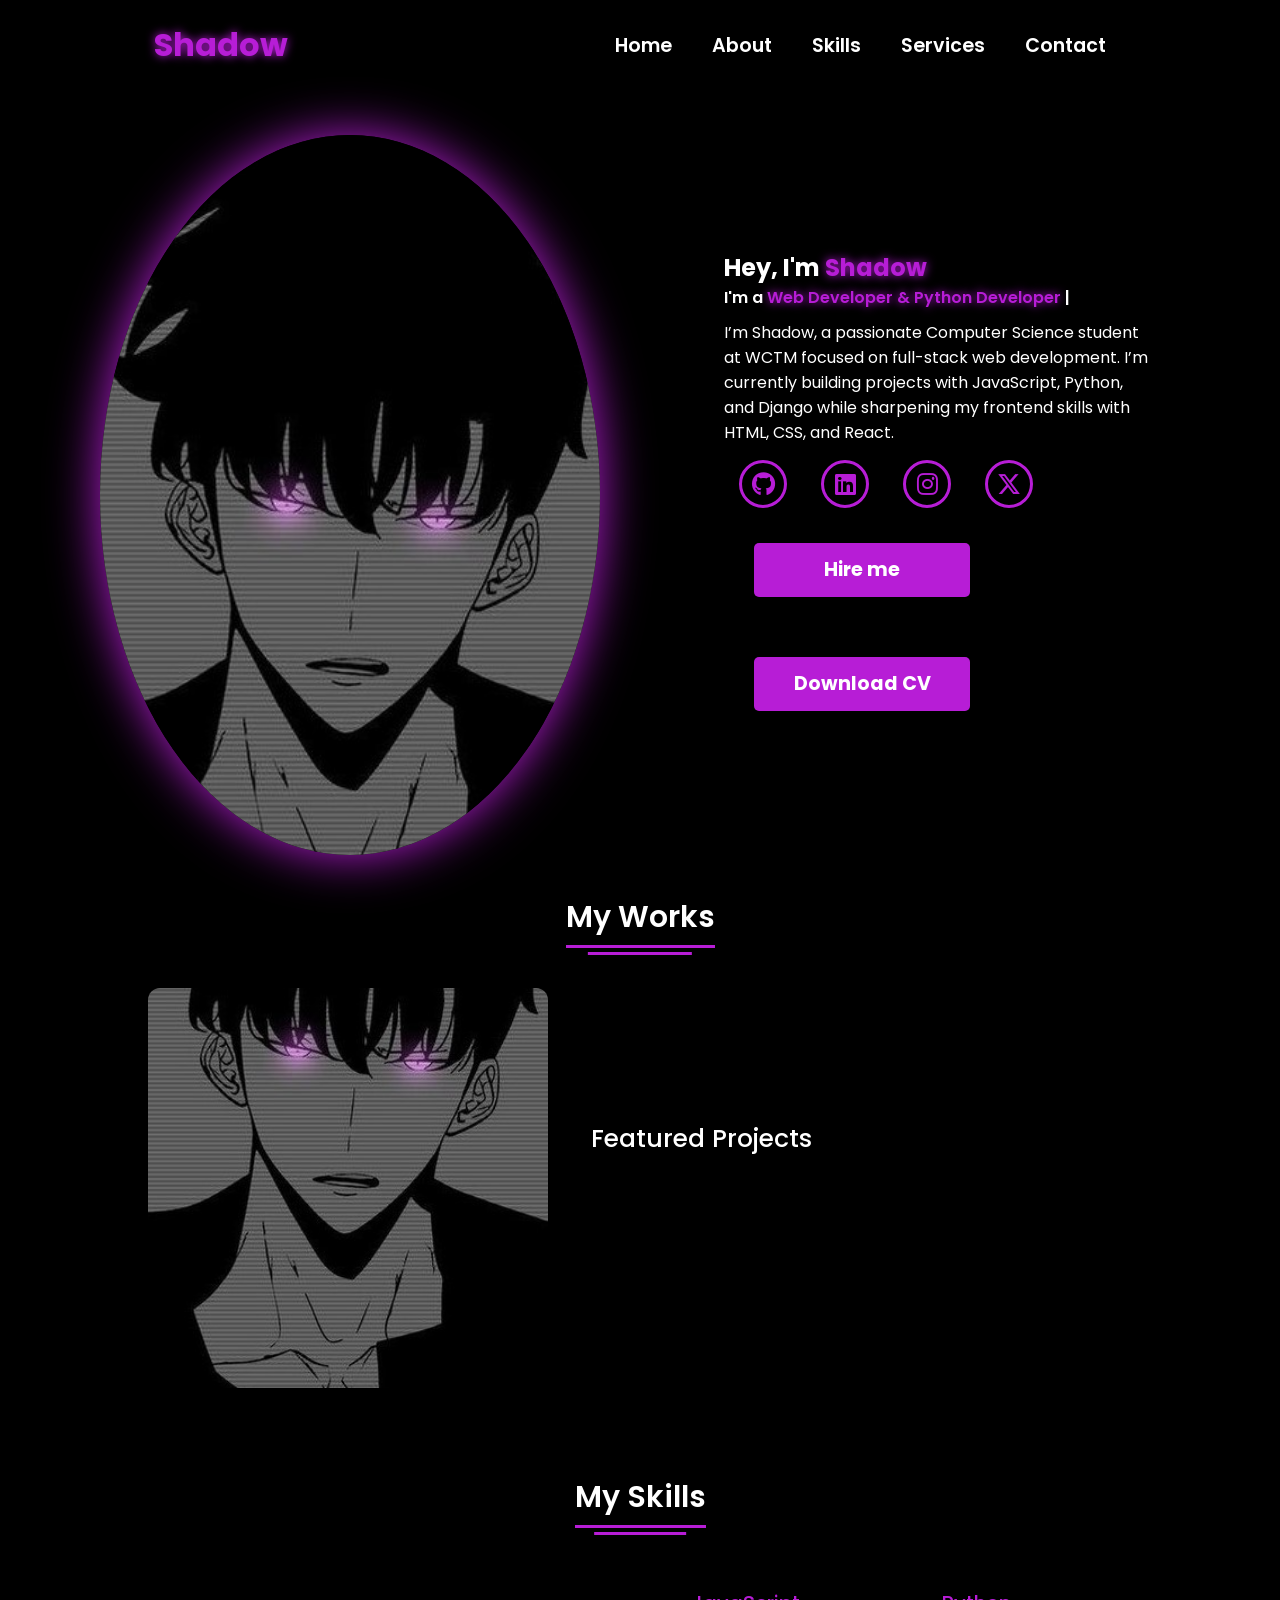
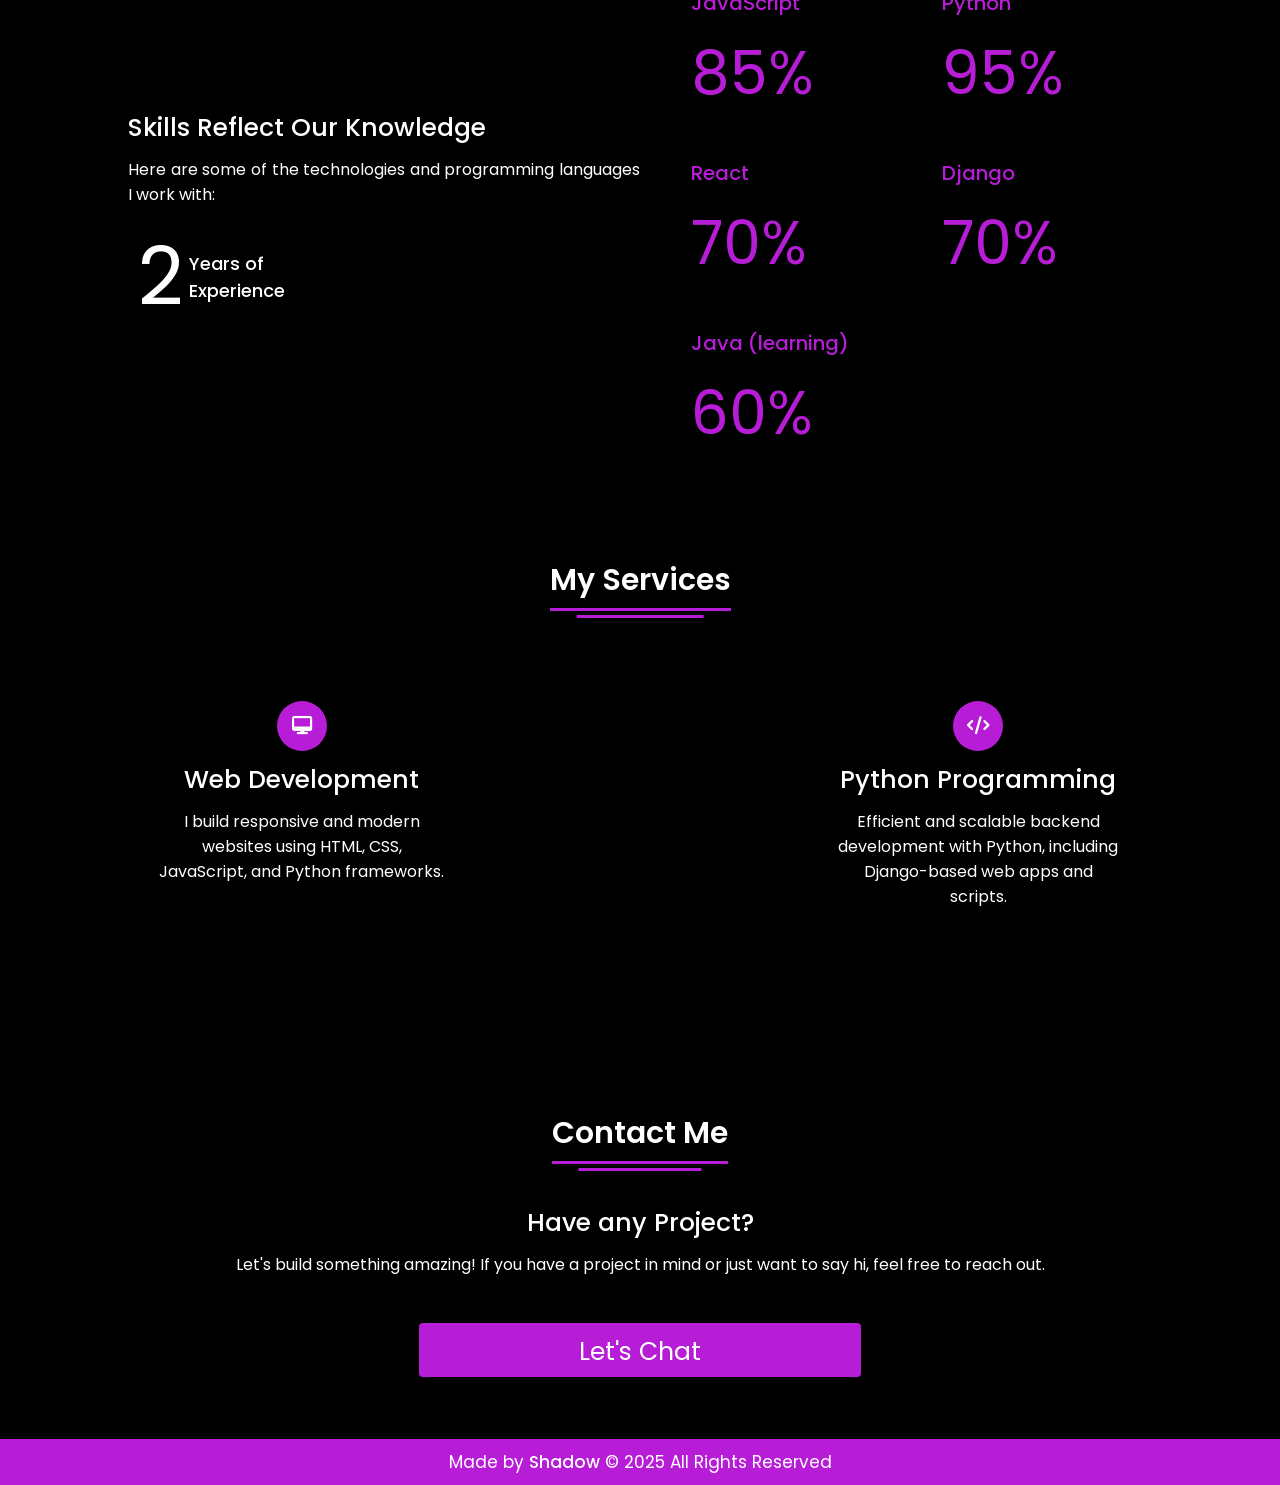
==== commit 1c99017e: "Update index.html" ====
--- a/index.html
+++ b/index.html
@@ -108,7 +108,7 @@
                 Featured Projects
               </div>
               <ul data-aos="flip-down" data-aos-duration="1500" data-aos-delay="300" style="color: white; font-size: 1.1rem; line-height: 1.8;">
-                <li><strong>To-Do List</strong> – <a href="#">[Add Link Here]</a></li>
+                <li><strong>To-Do List</strong> – <a href="#">https://github.com/the-last-monarch/to-do-list</a></li>
                 <li><strong>Notepad App</strong> – <a href="#">[Add Link Here]</a></li>
               </ul>
             </div>
@@ -223,4 +223,4 @@
     </script>
     <script src="script.js"></script>
   </body>
-</html>+</html>
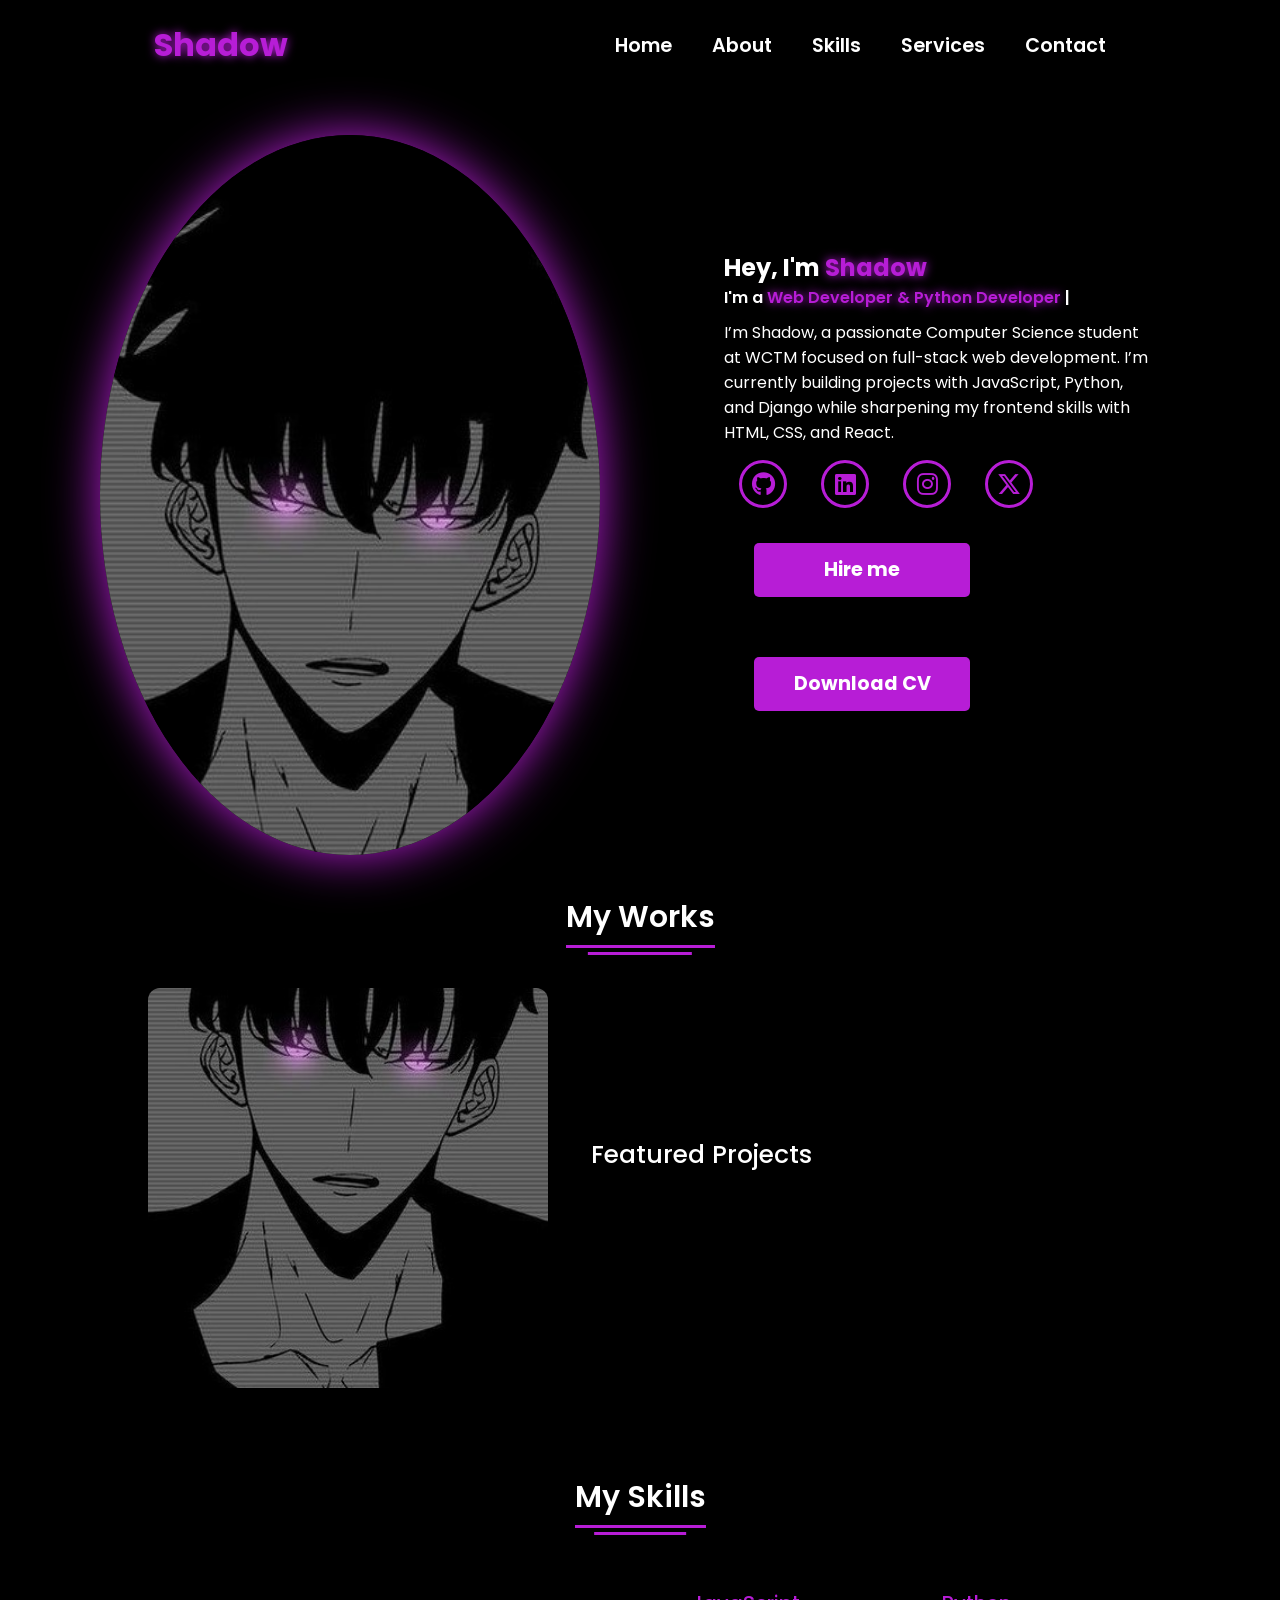
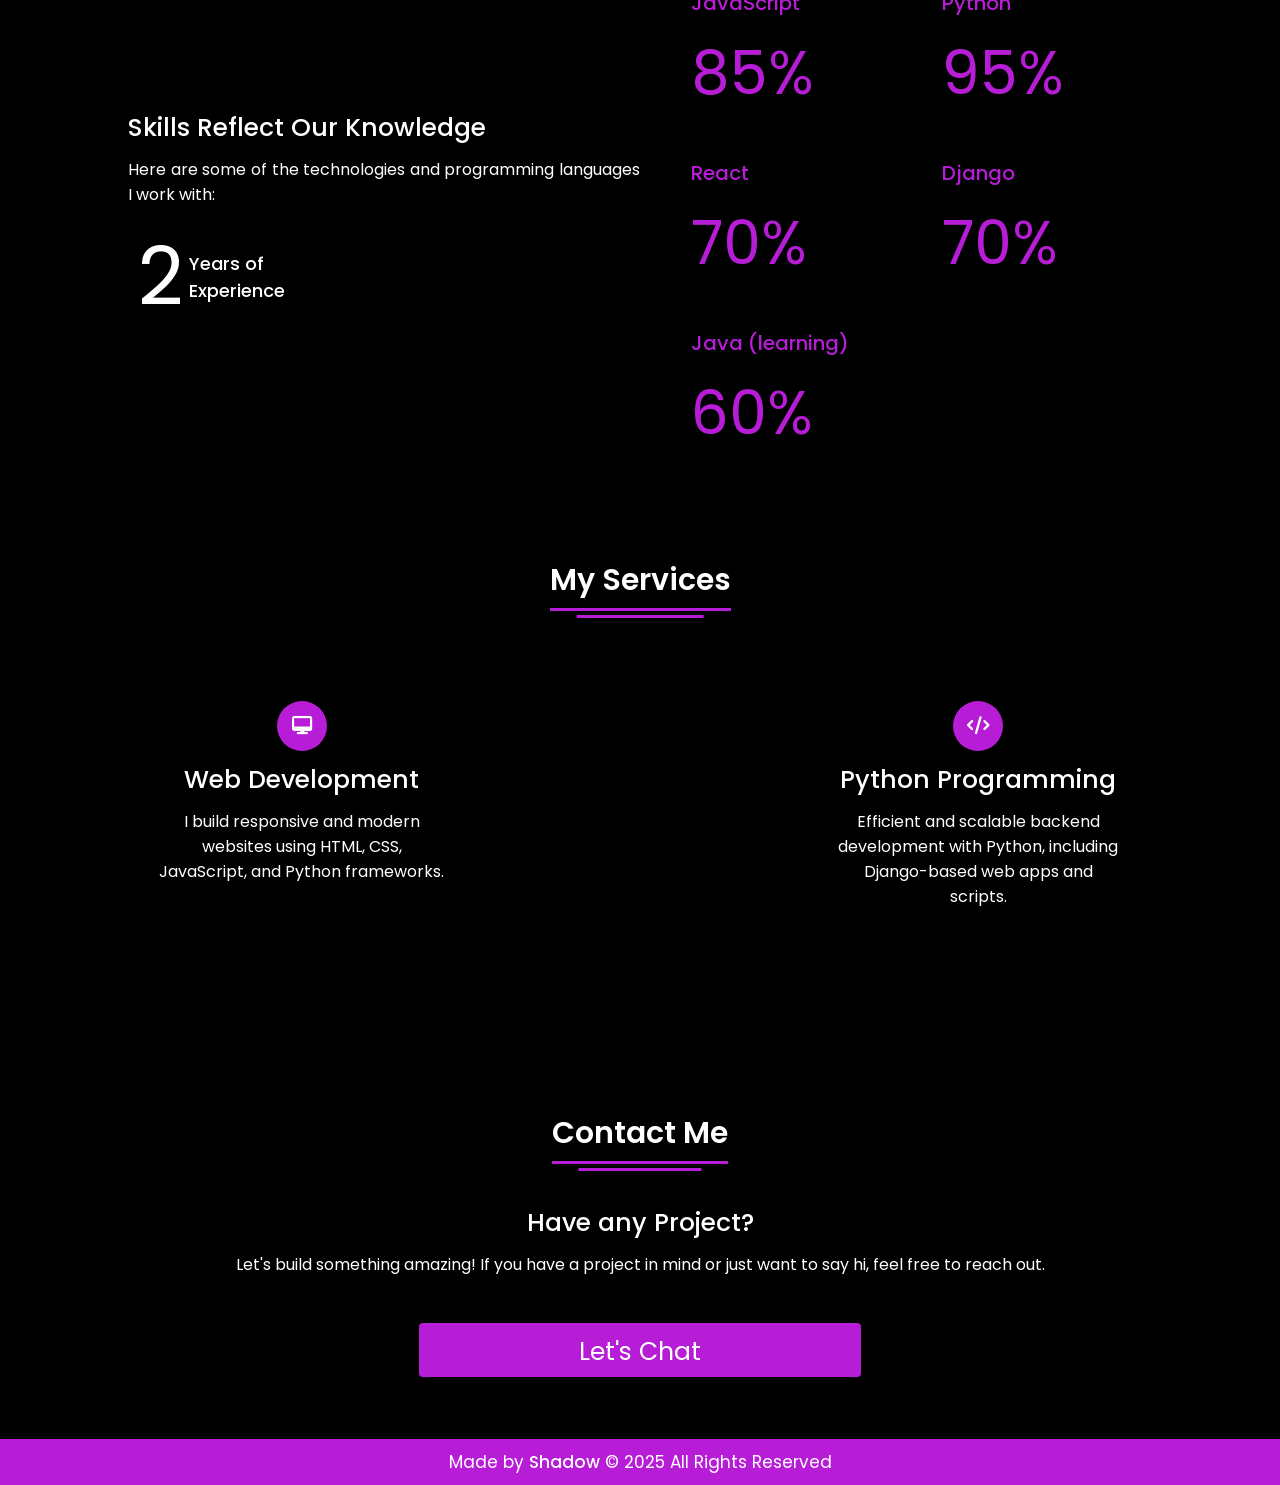
==== commit d36e2769: "Update index.html" ====
--- a/index.html
+++ b/index.html
@@ -108,7 +108,7 @@
                 Featured Projects
               </div>
               <ul data-aos="flip-down" data-aos-duration="1500" data-aos-delay="300" style="color: white; font-size: 1.1rem; line-height: 1.8;">
-                <li><strong>To-Do List</strong> – <a href="#">https://github.com/the-last-monarch/to-do-list</a></li>
+                <li><strong>To-Do List</strong> – <a href="https://github.com/the-last-monarch/to-do-list">To-Do List</a></li>
                 <li><strong>Notepad App</strong> – <a href="#">[Add Link Here]</a></li>
               </ul>
             </div>
